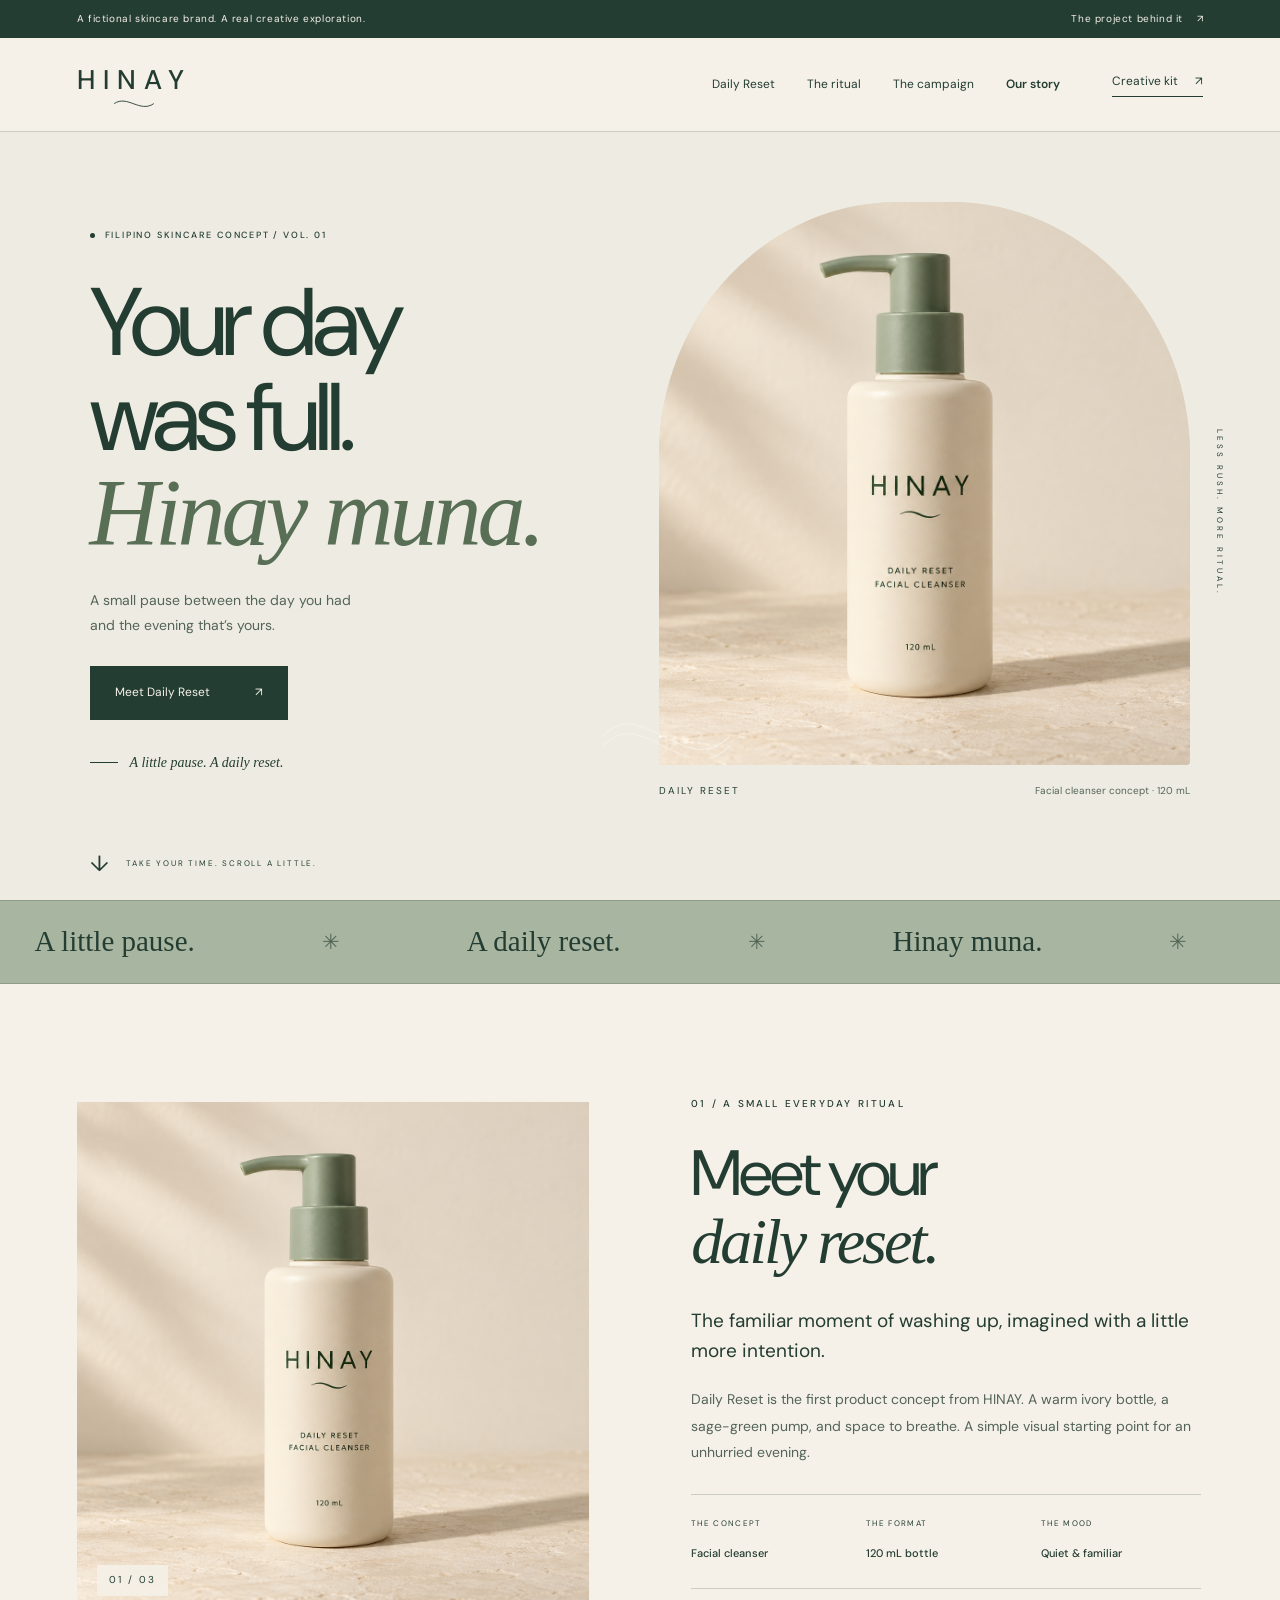
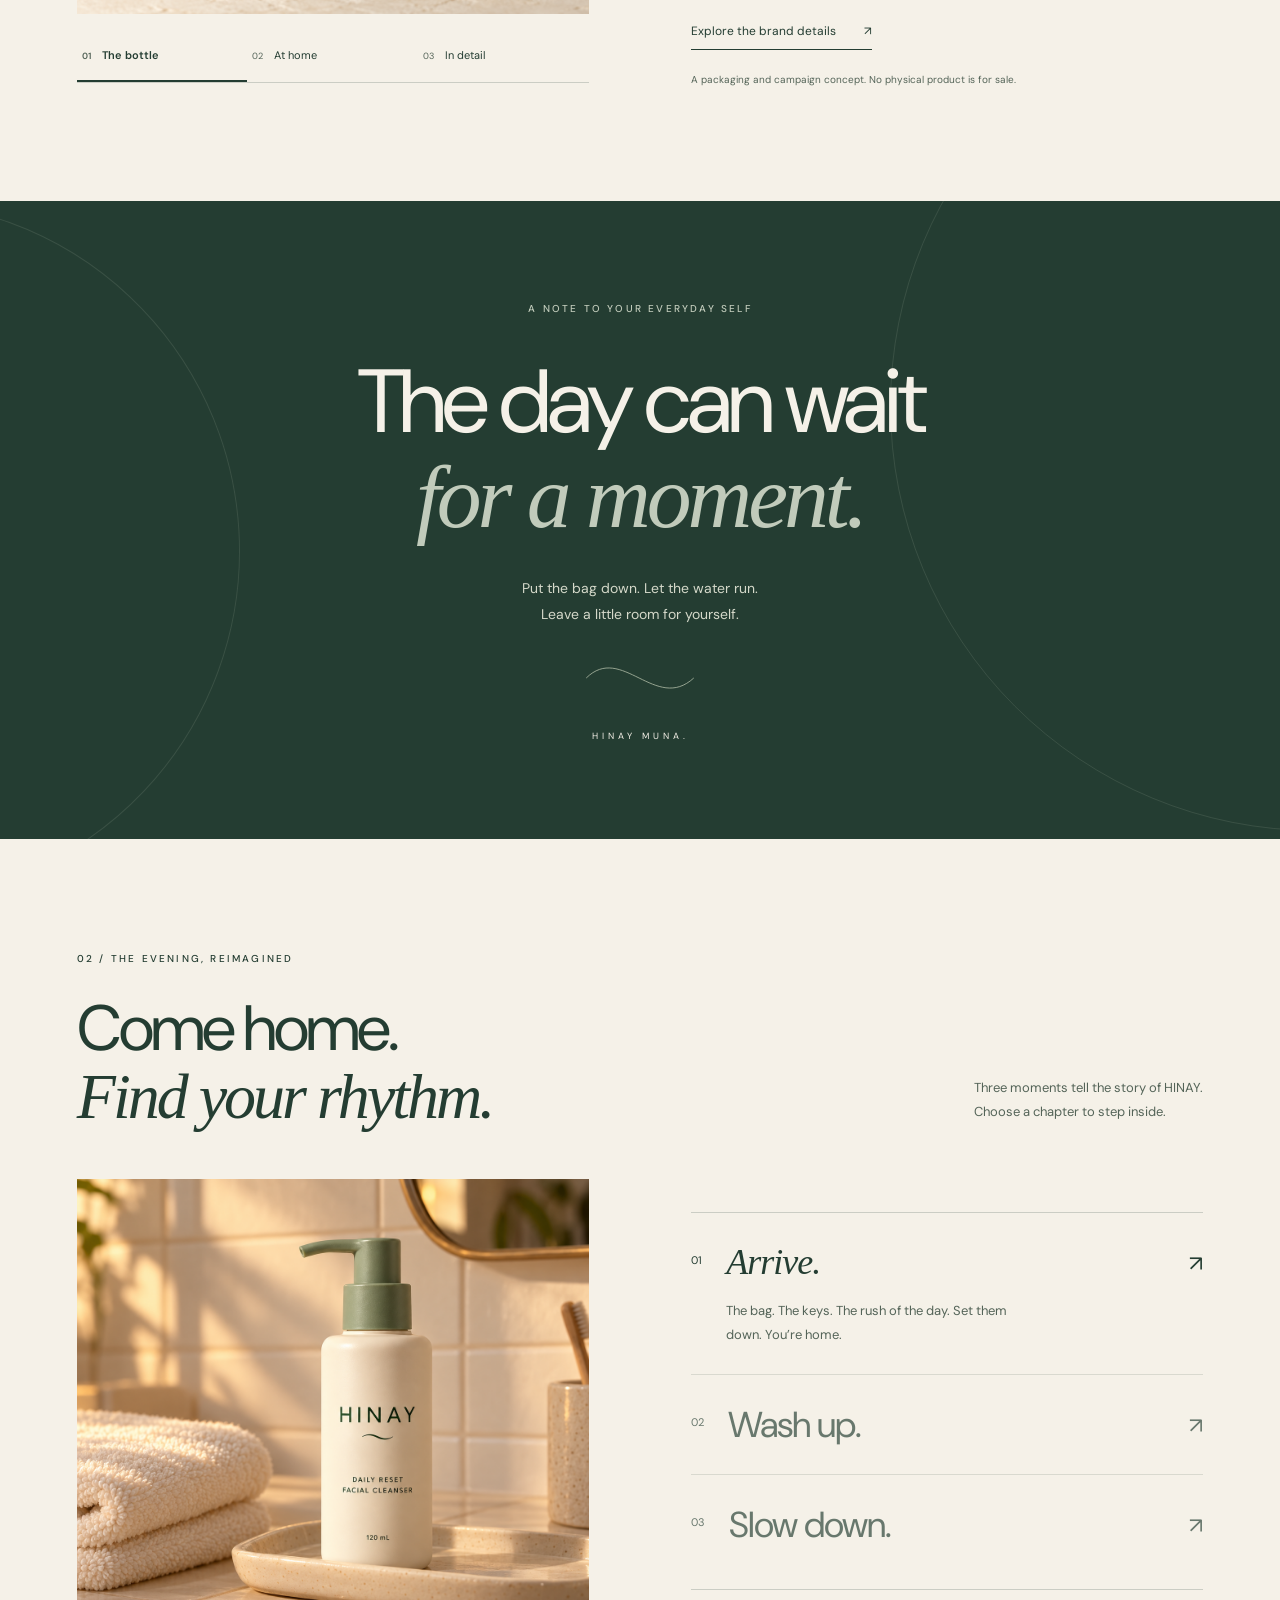
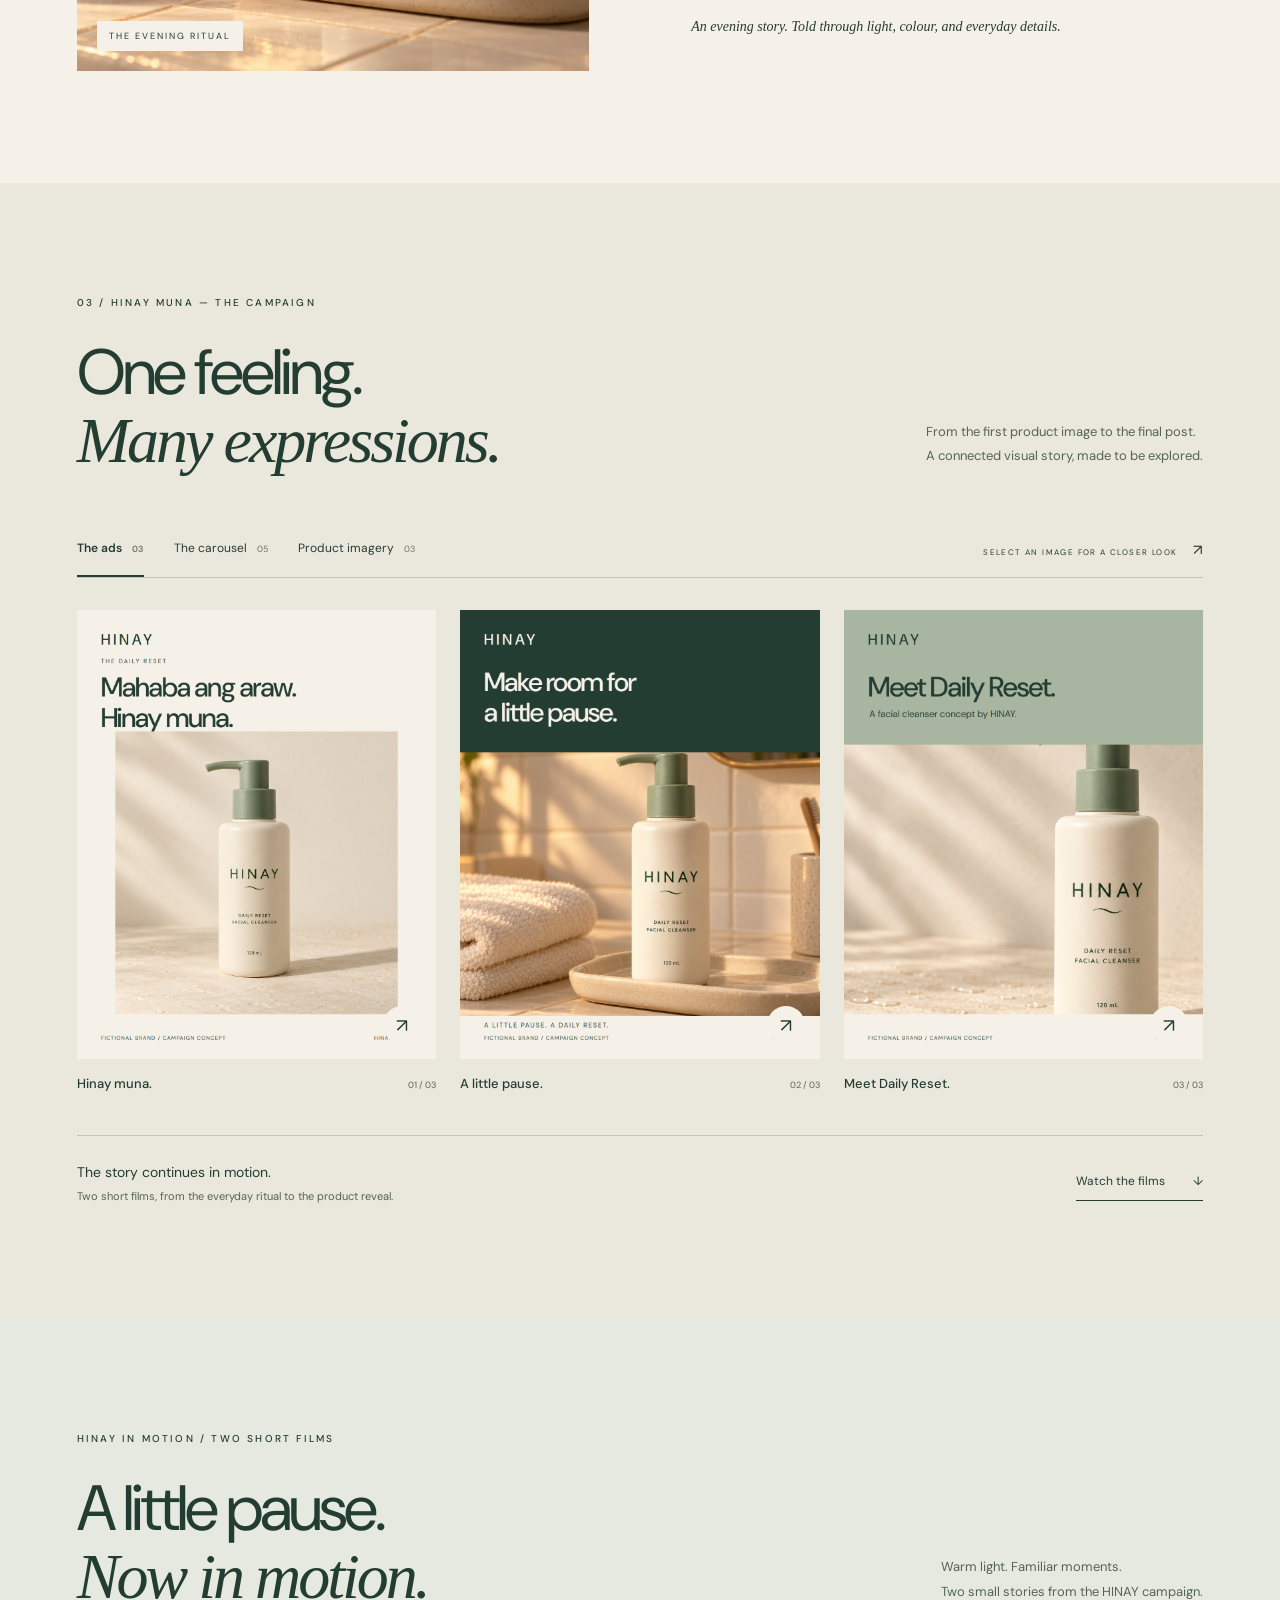
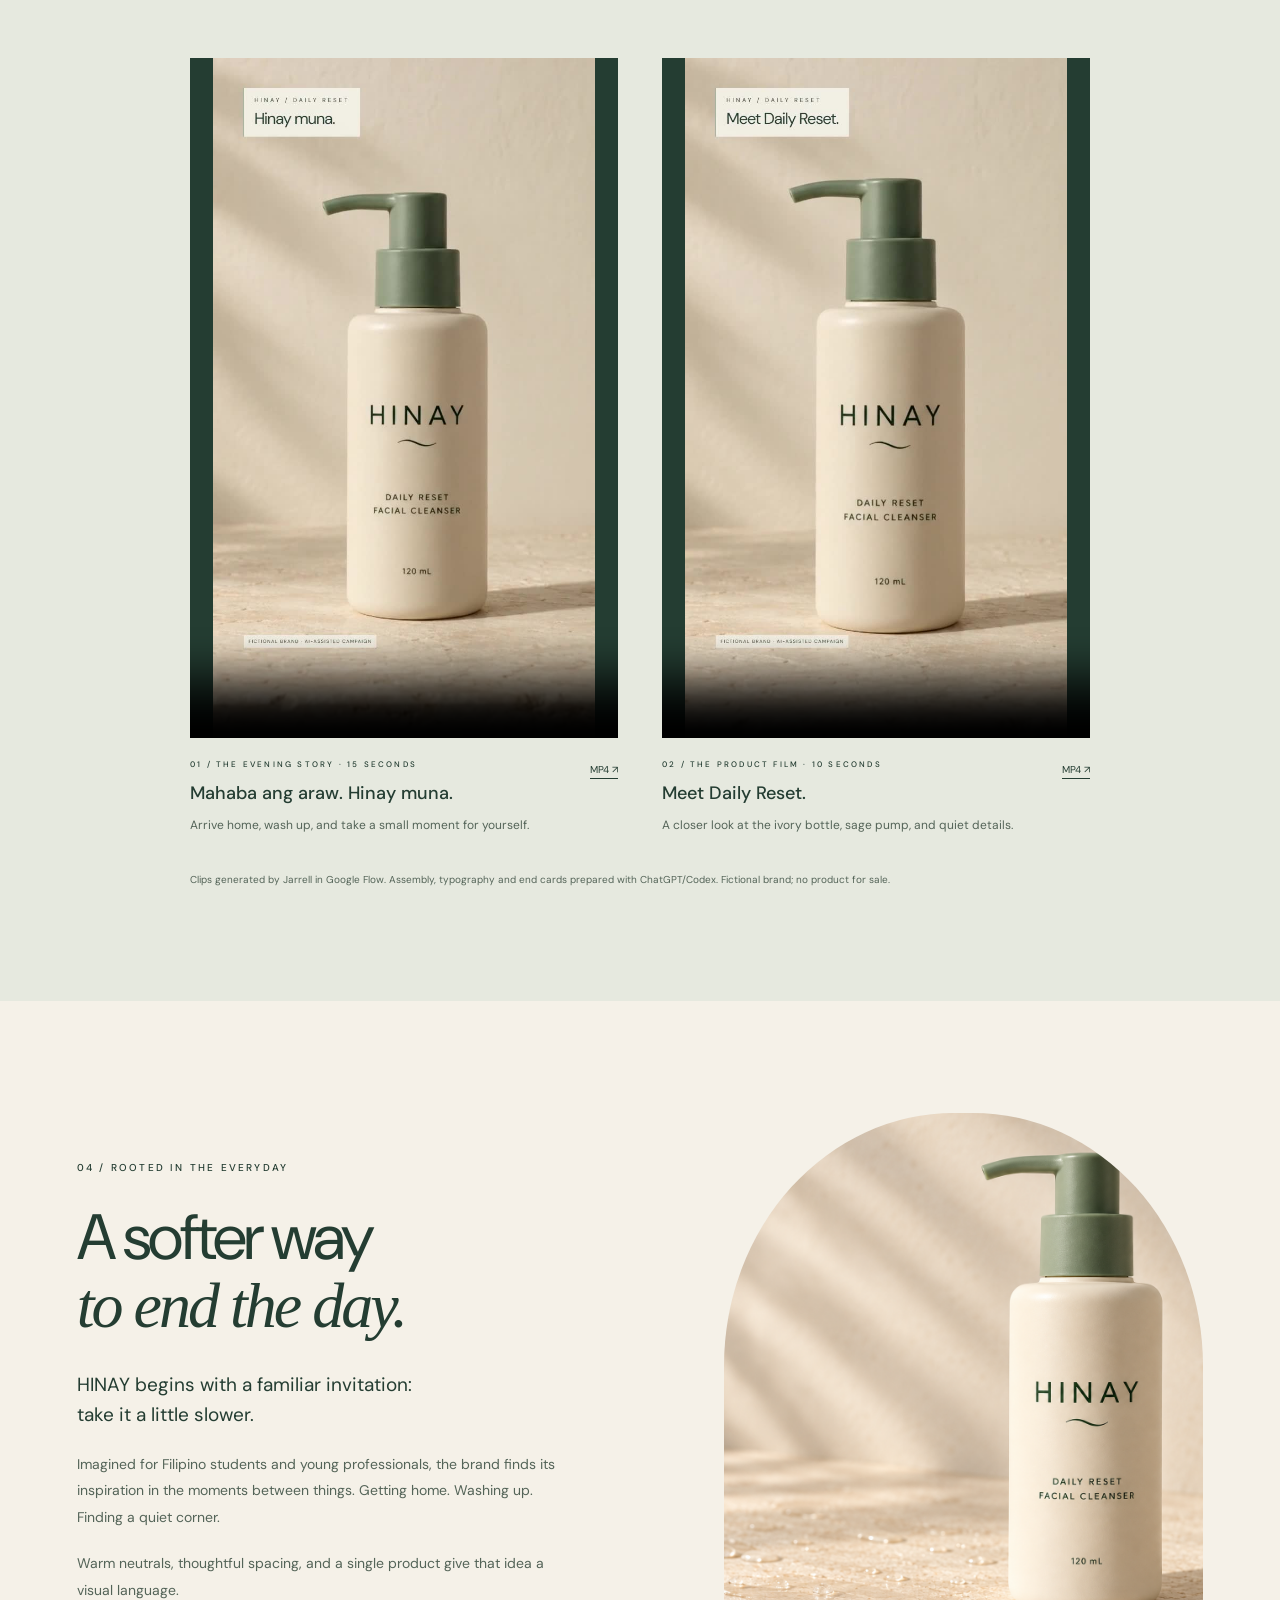
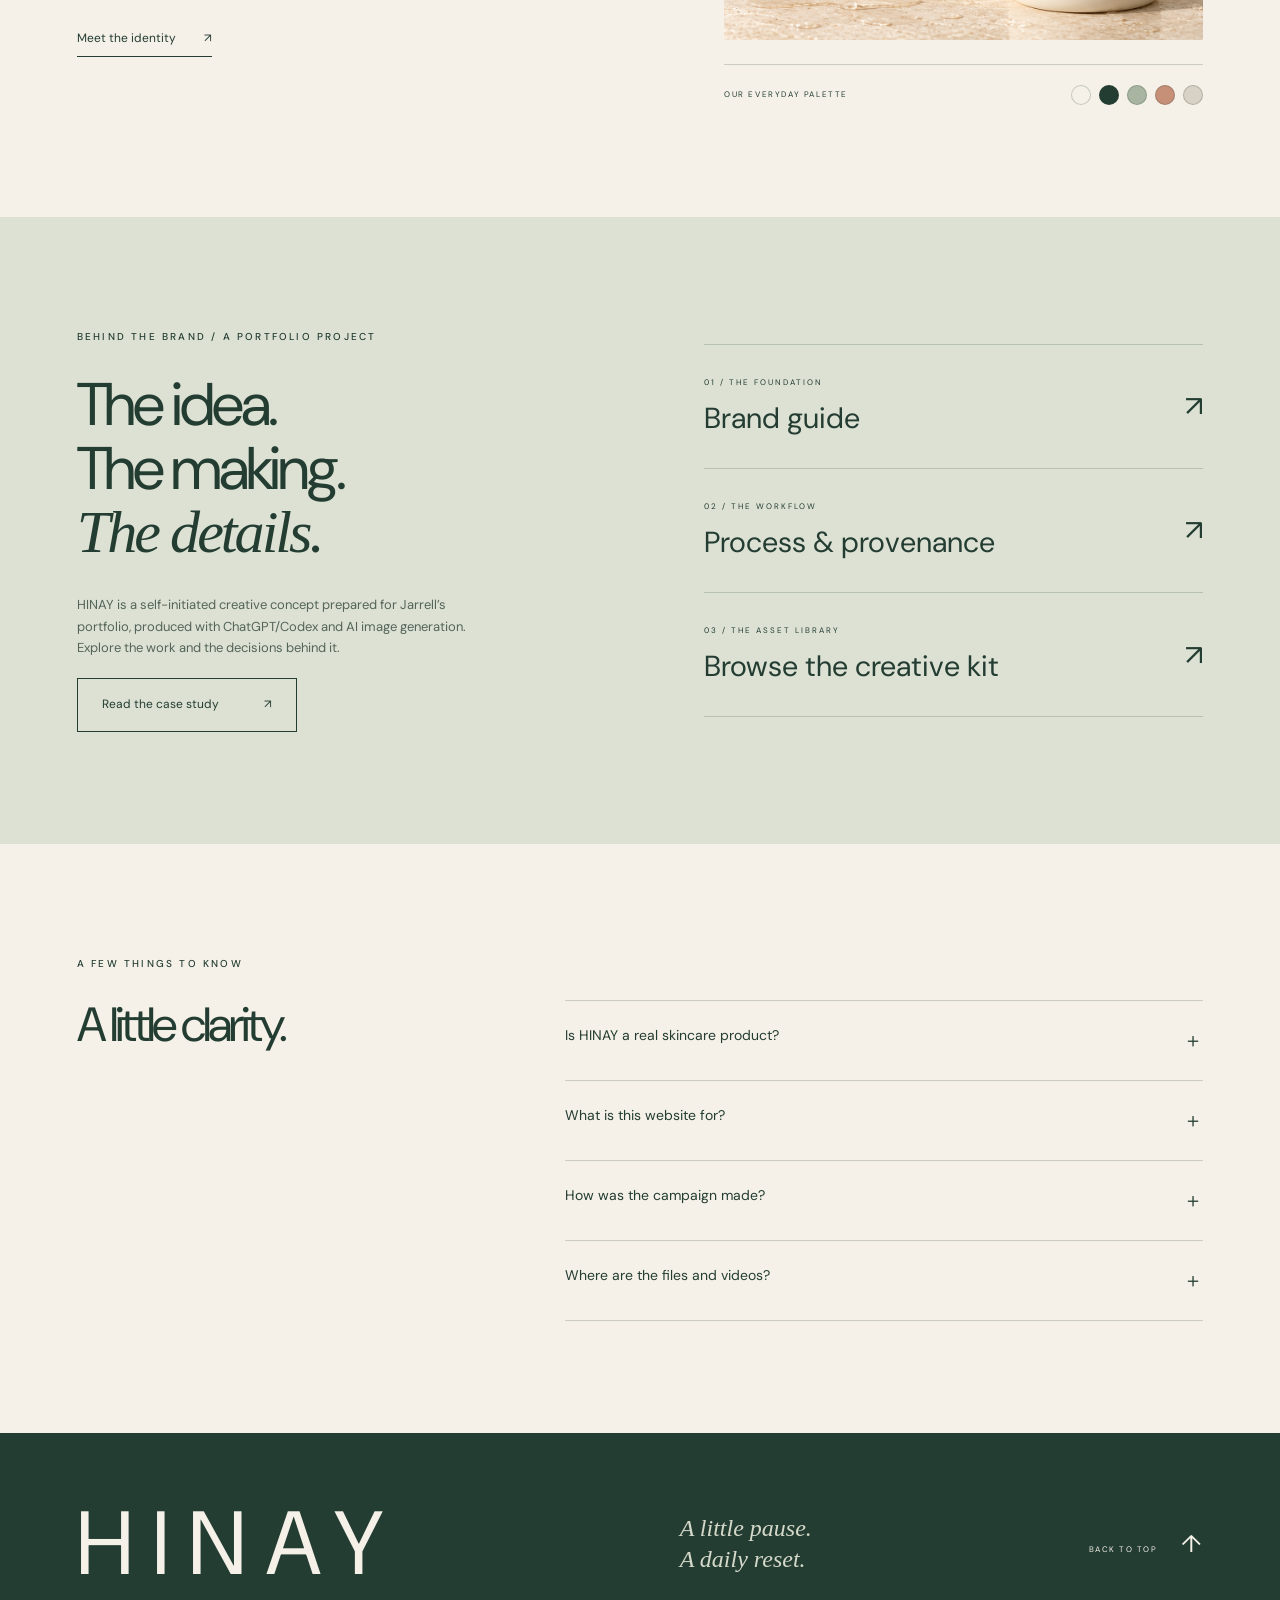
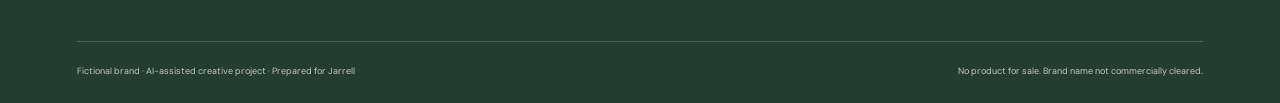
==== projects/hinay/index.html @ 1035b8b4 "Publish HINAY campaign and feature it in portfolio" ====
<!doctype html>
<html lang="en">
<head>
<meta charset="UTF-8">
<meta name="viewport" content="width=device-width,initial-scale=1">
<meta name="description" content="HINAY: a fictional Filipino skincare brand and creative portfolio campaign. Explore Daily Reset, the visual identity, and the story behind Hinay Muna.">
<meta name="theme-color" content="#F5F1E8">
<title>HINAY — A little pause. A daily reset.</title>
<link rel="canonical" href="https://jxrllrn.github.io/projects/hinay/">
<meta property="og:type" content="website">
<meta property="og:title" content="HINAY — A little pause. A daily reset.">
<meta property="og:description" content="A fictional Filipino skincare brand, visual campaign, and two short films. A creative portfolio project by Jarrell, produced with AI assistance.">
<meta property="og:url" content="https://jxrllrn.github.io/projects/hinay/">
<meta property="og:image" content="https://jxrllrn.github.io/projects/hinay/portfolio/project-cover.png">
<meta name="twitter:card" content="summary_large_image">
<link rel="stylesheet" href="studio.css">
<script src="studio.js" defer>
</script>
</head>
<body>
<a class="skip-link" href="#main">Skip to content</a>
<div class="announcement">
<span>A fictional skincare brand. A real creative exploration.</span>
<a href="case-study.html">The project behind it <span aria-hidden="true">↗</span>
</a>
</div>
<header class="site-header">
<a class="wordmark" href="#" aria-label="HINAY home">HINAY<svg viewBox="0 0 70 14" aria-hidden="true">
<path d="M2 8C24-7 45 24 68 8"/>
</svg>
</a>
<button class="menu-toggle" aria-expanded="false" aria-controls="main-nav">
<span>Menu</span>
<span aria-hidden="true">＋</span>
</button>
<nav id="main-nav" aria-label="Main navigation">
<a href="#daily-reset">Daily Reset</a>
<a href="#ritual">The ritual</a>
<a href="#campaign">The campaign</a>
<a href="#our-story">Our story</a>
<a class="nav-kit" href="campaign-kit.html">Creative kit <span aria-hidden="true">↗</span>
</a>
</nav>
</header>
<main id="main">
<section class="hero" aria-labelledby="hero-title">
<div class="hero-copy">
<p class="eyebrow">
<span class="tiny-dot">
</span> FILIPINO SKINCARE CONCEPT / VOL. 01</p>
<h1 id="hero-title">Your day<br>was full.<br>
<em>Hinay muna.</em>
</h1>
<p class="hero-description">A small pause between the day you had<br class="desktop-break"> and the evening that’s yours.</p>
<a class="button button-dark" href="#daily-reset">Meet Daily Reset <span aria-hidden="true">↗</span>
</a>
<div class="hero-footnote">
<span class="short-rule">
</span>
<span>A little pause. A daily reset.</span>
</div>
</div>
<div class="hero-visual">
<div class="arch-frame">
<img src="product-images/01-hero.png" width="1254" height="1254" alt="HINAY Daily Reset: an ivory facial cleanser bottle with a sage pump, softly lit on cream stone." fetchpriority="high">
</div>
<span class="vertical-note" aria-hidden="true">LESS RUSH. MORE RITUAL.</span>
<div class="hero-product-note">
<span>DAILY RESET</span>
<span>Facial cleanser concept · 120 mL</span>
</div>
<svg class="hero-ripple" viewBox="0 0 200 60" fill="none" aria-hidden="true">
<path d="M2 28C65-40 127 96 198 28"/>
<path d="M2 43C65-25 127 111 198 43"/>
</svg>
</div>
<a href="#daily-reset" class="scroll-note">
<span aria-hidden="true">↓</span> TAKE YOUR TIME. SCROLL A LITTLE.</a>
</section>
<div class="ticker" aria-label="A little pause. A daily reset. Hinay muna.">
<div class="ticker-track" aria-hidden="true">
<div class="ticker-group">
<span>A little pause.</span>
<i>✳</i>
<span>A daily reset.</span>
<i>✳</i>
<span>Hinay muna.</span>
<i>✳</i>
</div>
<div class="ticker-group">
<span>A little pause.</span>
<i>✳</i>
<span>A daily reset.</span>
<i>✳</i>
<span>Hinay muna.</span>
<i>✳</i>
</div>
</div>
</div>
<section id="daily-reset" class="product section-pad" aria-labelledby="product-title">
<div class="product-media reveal">
<div class="product-photo">
<img id="product-photo" src="product-images/01-hero.png" width="1254" height="1254" alt="Front view of the HINAY Daily Reset bottle on warm cream stone." loading="lazy">
<span class="photo-index" id="photo-index">01 / 03</span>
</div>
<div class="scene-picker" role="group" aria-label="Choose a product photograph">
<button data-scene="0" aria-pressed="true">
<span>01</span> The bottle</button>
<button data-scene="1" aria-pressed="false">
<span>02</span> At home</button>
<button data-scene="2" aria-pressed="false">
<span>03</span> In detail</button>
</div>
</div>
<div class="product-copy reveal">
<p class="eyebrow">01 / A SMALL EVERYDAY RITUAL</p>
<h2 id="product-title">Meet your<br>
<em>daily reset.</em>
</h2>
<p class="section-lede">The familiar moment of washing up, imagined with a little more intention.</p>
<p>Daily Reset is the first product concept from HINAY. A warm ivory bottle, a sage-green pump, and space to breathe. A simple visual starting point for an unhurried evening.</p>
<div class="product-facts">
<div>
<span>THE CONCEPT</span>
<strong>Facial cleanser</strong>
</div>
<div>
<span>THE FORMAT</span>
<strong>120 mL bottle</strong>
</div>
<div>
<span>THE MOOD</span>
<strong>Quiet & familiar</strong>
</div>
</div>
<a class="text-link" href="brand-guide.html">Explore the brand details <span aria-hidden="true">↗</span>
</a>
<p class="concept-note">A packaging and campaign concept. No physical product is for sale.</p>
</div>
</section>
<section class="manifesto" aria-labelledby="manifesto-title">
<div class="manifesto-inner reveal">
<p class="eyebrow">A NOTE TO YOUR EVERYDAY SELF</p>
<h2 id="manifesto-title">The day can wait<br>
<em>for a moment.</em>
</h2>
<p>Put the bag down. Let the water run.<br>Leave a little room for yourself.</p>
<svg viewBox="0 0 180 50" aria-hidden="true">
<path d="M2 25C60-32 116 82 178 25"/>
</svg>
<span class="manifesto-signature">HINAY MUNA.</span>
</div>
<span class="manifesto-orbit orbit-one" aria-hidden="true">
</span>
<span class="manifesto-orbit orbit-two" aria-hidden="true">
</span>
</section>
<section id="ritual" class="ritual section-pad" aria-labelledby="ritual-title">
<div class="section-heading reveal">
<div>
<p class="eyebrow">02 / THE EVENING, REIMAGINED</p>
<h2 id="ritual-title">Come home.<br>
<em>Find your rhythm.</em>
</h2>
</div>
<p>Three moments tell the story of HINAY.<br>Choose a chapter to step inside.</p>
</div>
<div class="ritual-layout reveal">
<div class="ritual-image">
<img id="ritual-photo" src="product-images/02-evening-ritual.png" alt="A warmly lit tiled bathroom, with the HINAY bottle beside a folded towel." width="1254" height="1254" loading="lazy">
<span id="ritual-scene-label">THE EVENING RITUAL</span>
</div>
<div class="ritual-chapters" role="group" aria-label="Evening story chapters">
<button class="chapter active" data-chapter="0" aria-pressed="true">
<span class="chapter-number">01</span>
<span class="chapter-body">
<span class="chapter-title">Arrive.</span>
<span class="chapter-description">The bag. The keys. The rush of the day. Set them down. You’re home.</span>
</span>
<span class="chapter-arrow" aria-hidden="true">↗</span>
</button>
<button class="chapter" data-chapter="1" aria-pressed="false">
<span class="chapter-number">02</span>
<span class="chapter-body">
<span class="chapter-title">Wash up.</span>
<span class="chapter-description">Turn on the tap. Let an ordinary routine mark a change of pace.</span>
</span>
<span class="chapter-arrow" aria-hidden="true">↗</span>
</button>
<button class="chapter" data-chapter="2" aria-pressed="false">
<span class="chapter-number">03</span>
<span class="chapter-body">
<span class="chapter-title">Slow down.</span>
<span class="chapter-description">A quiet counter. A folded towel. A small moment that belongs to you.</span>
</span>
<span class="chapter-arrow" aria-hidden="true">↗</span>
</button>
<p class="ritual-bottom-note">An evening story. Told through light, colour, and everyday details.</p>
</div>
</div>
</section>
<section id="campaign" class="campaign section-pad" aria-labelledby="campaign-title">
<div class="section-heading reveal">
<div>
<p class="eyebrow">03 / HINAY MUNA — THE CAMPAIGN</p>
<h2 id="campaign-title">One feeling.<br>
<em>Many expressions.</em>
</h2>
</div>
<p>From the first product image to the final post.<br>A connected visual story, made to be explored.</p>
</div>
<div class="gallery-toolbar">
<div class="gallery-filters" role="group" aria-label="Filter campaign artwork">
<button data-filter="ads" aria-pressed="true">The ads <span>03</span>
</button>
<button data-filter="carousel" aria-pressed="false">The carousel <span>05</span>
</button>
<button data-filter="product" aria-pressed="false">Product imagery <span>03</span>
</button>
</div>
<span class="gallery-hint">SELECT AN IMAGE FOR A CLOSER LOOK <span aria-hidden="true">↗</span>
</span>
</div>
<div class="art-grid" id="art-grid" aria-live="polite" aria-label="Campaign artwork">
</div>
<noscript>
<p>
<a href="campaign-kit.html">Open the complete artwork gallery</a> to view every campaign asset without JavaScript.</p>
</noscript>
<div class="campaign-foot">
<p>The story continues in motion.<br>
<span>Two short films, from the everyday ritual to the product reveal.</span>
</p>
<a class="text-link" href="#films">Watch the films <span aria-hidden="true">↓</span>
</a>
</div>
</section>
<section id="films" class="films section-pad" aria-labelledby="films-title">
<div class="section-heading reveal"><div><p class="eyebrow">HINAY IN MOTION / TWO SHORT FILMS</p><h2 id="films-title">A little pause.<br><em>Now in motion.</em></h2></div><p>Warm light. Familiar moments.<br>Two small stories from the HINAY campaign.</p></div>
<div class="film-grid">
<article class="film-card"><video controls playsinline preload="metadata" poster="films/01-hinay-muna-15s-poster.jpg" aria-label="Hinay Muna, a 15-second evening ritual campaign film"><source src="films/01-hinay-muna-15s.mp4" type="video/mp4">Your browser cannot play this film. <a href="films/01-hinay-muna-15s.mp4">Download the video</a>.</video><div class="film-caption"><div><p class="eyebrow">01 / THE EVENING STORY · 15 SECONDS</p><h3>Mahaba ang araw. Hinay muna.</h3><p>Arrive home, wash up, and take a small moment for yourself.</p></div><a href="films/01-hinay-muna-15s.mp4" download aria-label="Download the 15-second Hinay Muna film">MP4 ↗</a></div></article>
<article class="film-card"><video controls playsinline preload="metadata" poster="films/02-meet-daily-reset-10s-poster.jpg" aria-label="Meet Daily Reset, a 10-second product campaign film"><source src="films/02-meet-daily-reset-10s.mp4" type="video/mp4">Your browser cannot play this film. <a href="films/02-meet-daily-reset-10s.mp4">Download the video</a>.</video><div class="film-caption"><div><p class="eyebrow">02 / THE PRODUCT FILM · 10 SECONDS</p><h3>Meet Daily Reset.</h3><p>A closer look at the ivory bottle, sage pump, and quiet details.</p></div><a href="films/02-meet-daily-reset-10s.mp4" download aria-label="Download the 10-second Daily Reset film">MP4 ↗</a></div></article>
</div><p class="film-credit">Clips generated by Jarrell in Google Flow. Assembly, typography and end cards prepared with ChatGPT/Codex. Fictional brand; no product for sale.</p>
</section>
<section id="our-story" class="story section-pad" aria-labelledby="story-title">
<div class="story-copy reveal">
<p class="eyebrow">04 / ROOTED IN THE EVERYDAY</p>
<h2 id="story-title">A softer way<br>
<em>to end the day.</em>
</h2>
<p class="section-lede">HINAY begins with a familiar invitation:<br>take it a little slower.</p>
<p>Imagined for Filipino students and young professionals, the brand finds its inspiration in the moments between things. Getting home. Washing up. Finding a quiet corner.</p>
<p>Warm neutrals, thoughtful spacing, and a single product give that idea a visual language.</p>
<a class="text-link" href="brand-guide.html">Meet the identity <span aria-hidden="true">↗</span>
</a>
</div>
<div class="story-visual reveal">
<img src="product-images/03-packaging-detail.png" alt="A close look at HINAY packaging in soft afternoon light." width="1254" height="1254" loading="lazy">
<div class="colour-caption">
<span>OUR EVERYDAY PALETTE</span>
<div class="colour-dots" aria-label="Warm cream, deep forest, muted sage, soft clay and warm stone">
<i style="--swatch:#F5F1E8">
</i>
<i style="--swatch:#243D32">
</i>
<i style="--swatch:#A8B5A0">
</i>
<i style="--swatch:#C58F78">
</i>
<i style="--swatch:#D8D1C5">
</i>
</div>
</div>
</div>
</section>
<section class="project-notes section-pad" aria-labelledby="project-title">
<div class="project-intro">
<p class="eyebrow">BEHIND THE BRAND / A PORTFOLIO PROJECT</p>
<h2 id="project-title">The idea.<br>The making.<br>
<em>The details.</em>
</h2>
<p>HINAY is a self-initiated creative concept prepared for Jarrell’s portfolio, produced with ChatGPT/Codex and AI image generation. Explore the work and the decisions behind it.</p>
<a class="button button-outline" href="case-study.html">Read the case study <span aria-hidden="true">↗</span>
</a>
</div>
<div class="project-resources">
<a href="brand-guide.html">
<span>
<small>01 / THE FOUNDATION</small>Brand guide</span>
<span aria-hidden="true">↗</span>
</a>
<a href="process.html">
<span>
<small>02 / THE WORKFLOW</small>Process & provenance</span>
<span aria-hidden="true">↗</span>
</a>
<a href="campaign-kit.html">
<span>
<small>03 / THE ASSET LIBRARY</small>Browse the creative kit</span>
<span aria-hidden="true">↗</span>
</a>
</div>
</section>
<section class="faq section-pad" aria-labelledby="faq-title">
<p class="eyebrow">A FEW THINGS TO KNOW</p>
<h2 id="faq-title">A little clarity.</h2>
<div class="faq-list">
<details>
<summary>Is HINAY a real skincare product?<span aria-hidden="true">＋</span>
</summary>
<p>HINAY is a fictional brand created for a portfolio campaign. No physical product is being sold, and no formulation or skincare performance is claimed.</p>
</details>
<details>
<summary>What is this website for?<span aria-hidden="true">＋</span>
</summary>
<p>It is a brand-experience showcase: a place to explore the concept, product visuals, campaign design, and creative process. It demonstrates how those elements can work together on a website.</p>
</details>
<details>
<summary>How was the campaign made?<span aria-hidden="true">＋</span>
</summary>
<p>ChatGPT/Codex developed the strategy, copy, imagery and layouts at Jarrell’s request. The product images were generated with a shared bottle reference; typography and campaign layouts were composed separately. The process page explains the work and its limits.</p>
</details>
<details>
<summary>Where are the files and videos?<span aria-hidden="true">＋</span>
</summary>
<p>The <a href="campaign-kit.html">creative kit</a> contains artwork, editable layouts, copy, brand assets and the two finished MP4 edits. You can <a href="#films">watch the films here</a> or download them. The original video scripts and end cards remain included.</p>
</details>
</div>
</section>
</main>
<footer class="site-footer">
<div class="footer-top">
<a class="footer-wordmark" href="#" aria-label="HINAY home">HINAY</a>
<p>A little pause.<br>A daily reset.</p>
<a class="back-top" href="#">BACK TO TOP <span aria-hidden="true">↑</span>
</a>
</div>
<div class="footer-bottom">
<p>Fictional brand · AI-assisted creative project · Prepared for Jarrell</p>
<p>No product for sale. Brand name not commercially cleared.</p>
</div>
</footer>
<dialog class="art-dialog" id="art-dialog" aria-labelledby="viewer-title">
<div class="viewer-bar">
<span class="eyebrow" id="viewer-index">
</span>
<button id="viewer-close" class="icon-button" aria-label="Close image viewer">✕</button>
</div>
<div class="viewer-stage">
<button id="viewer-prev" class="icon-button viewer-arrow" aria-label="Previous artwork">←</button>
<img id="viewer-image" alt="">
<button id="viewer-next" class="icon-button viewer-arrow" aria-label="Next artwork">→</button>
</div>
<div class="viewer-details">
<div>
<h2 id="viewer-title">
</h2>
<p id="viewer-description">
</p>
</div>
<div class="viewer-downloads">
<a id="viewer-png" download>Download PNG <span aria-hidden="true">↗</span>
</a>
<a id="viewer-svg" download>Editable SVG <span aria-hidden="true">↗</span>
</a>
</div>
</div>
</dialog>
</body>
</html>
---- projects/hinay/studio.css ----
@font-face{font-family:DM;src:url('brand/DM-Sans.ttf') format('truetype');font-weight:100 1000;font-display:swap}
:root{--cream:#f5f1e8;--ink:#243d32;--sage:#a8b5a0;--clay:#c58f78;--stone:#d8d1c5;--muted:#546458;--line:rgba(36,61,50,.2);--serif:Georgia,'Times New Roman',serif;--sans:DM,Arial,sans-serif}
*{box-sizing:border-box}html{scroll-behavior:smooth;scroll-padding-top:104px}body{margin:0;background:var(--cream);color:var(--ink);font-family:var(--sans);font-size:16px;line-height:1.65}body.viewer-open{overflow:hidden}button,a{-webkit-tap-highlight-color:transparent}a{color:inherit;text-underline-offset:5px}button{font:inherit;color:inherit;cursor:pointer}button:disabled{cursor:default}button:focus-visible,a:focus-visible,summary:focus-visible{outline:2px solid var(--ink);outline-offset:6px}button,a{touch-action:manipulation}img{display:block;width:100%;height:auto}p,h1,h2{margin-top:0}p{margin-bottom:20px}h1,h2{font-weight:400}h1 em,h2 em{font-family:var(--serif);font-weight:400}h2{font-size:clamp(46px,5vw,74px);line-height:1.06;letter-spacing:-3px;margin-bottom:30px}.eyebrow{font-size:10px;font-weight:500;line-height:1.6;letter-spacing:2.2px;text-transform:uppercase;margin-bottom:28px}.section-pad{padding:112px max(6vw,24px);scroll-margin-top:0}.skip-link{position:fixed;left:20px;top:-80px;background:var(--ink);color:var(--cream);padding:12px 20px;z-index:200}.skip-link:focus{top:12px}.announcement{min-height:38px;background:var(--ink);color:var(--cream);display:flex;justify-content:space-between;align-items:center;padding:7px 6vw;gap:16px;font-size:10px;letter-spacing:.6px}.announcement a{white-space:nowrap;text-decoration:none}.announcement a span{padding-left:10px}.site-header{min-height:94px;padding:20px 6vw;display:flex;align-items:center;justify-content:space-between;gap:28px;border-bottom:1px solid var(--line);background:rgba(245,241,232,.95);backdrop-filter:blur(15px);position:sticky;top:0;z-index:20}.wordmark{font-size:27px;letter-spacing:8px;font-weight:500;text-decoration:none;position:relative;line-height:1;padding-bottom:10px}.wordmark svg{width:42px;height:12px;position:absolute;left:36px;bottom:-6px;fill:none;stroke:var(--ink);stroke-width:1.5}.site-header nav{display:flex;align-items:center;gap:32px}.site-header nav a{font-size:12px;text-decoration:none;position:relative}.site-header nav a:not(.nav-kit):after{content:'';position:absolute;height:1px;background:var(--ink);left:0;right:100%;bottom:-5px;transition:right .2s}.site-header nav a:hover:after{right:0}.site-header nav a.active{font-weight:600}.nav-kit{border-bottom:1px solid var(--ink);padding-bottom:5px;margin-left:20px}.nav-kit span{margin-left:14px}.menu-toggle{display:none}
.hero{display:grid;grid-template-columns:1fr 1fr;gap:3vw;position:relative;padding:64px 7vw 94px;align-items:center;min-height:min(820px,calc(100svh - 132px));background:#eeece2}.hero-copy{position:relative;z-index:2}.hero .eyebrow{font-size:9px;letter-spacing:1.8px;display:flex;align-items:center;gap:10px;margin-bottom:32px}.tiny-dot{width:5px;height:5px;background:var(--ink);border-radius:50%;display:inline-block}.hero h1{font-size:clamp(70px,7.5vw,114px);line-height:.99;letter-spacing:-5px;margin-bottom:28px}.hero h1 em{color:#586e55;display:inline-block;white-space:nowrap;letter-spacing:-4px}.hero-description{font-size:14px;line-height:1.8;color:var(--muted);margin-bottom:28px}.button{display:inline-flex;align-items:center;justify-content:space-between;gap:45px;text-decoration:none;padding:16px 24px;font-size:12px;min-height:52px;border:1px solid var(--ink);transition:background .2s,transform .2s}.button:hover{transform:translateY(-3px)}.button-dark{background:var(--ink);color:var(--cream)}.button-dark:hover{background:#3c5947}.button-outline{background:transparent}.button-outline:hover{background:var(--ink);color:var(--cream)}.hero-footnote{display:flex;gap:12px;align-items:center;margin-top:31px;font-family:var(--serif);font-size:14px;font-style:italic}.short-rule{width:28px;height:1px;background:var(--ink)}.hero-visual{position:relative;width:100%;max-width:580px;justify-self:center}.arch-frame{height:clamp(450px,44vw,630px);border-radius:45% 45% 4px 4px;overflow:hidden;background:#ded8c5}.arch-frame img{width:100%;height:100%;object-fit:cover;animation:quiet-drift 9s ease-in-out infinite;transform:scale(1.025)}.hero-product-note{display:flex;justify-content:space-between;align-items:center;gap:20px;margin-top:18px;font-size:10px}.hero-product-note span:first-child{letter-spacing:2px}.hero-product-note span:last-child{color:var(--muted)}.vertical-note{position:absolute;top:38%;right:-36px;writing-mode:vertical-rl;font-size:8px;letter-spacing:3px}.hero-ripple{position:absolute;width:130px;height:40px;bottom:42px;left:-58px;stroke:var(--cream);stroke-width:1.6;pointer-events:none}.scroll-note{position:absolute;bottom:25px;left:7vw;font-size:8px;letter-spacing:1.8px;text-decoration:none;display:flex;align-items:center;gap:16px}.scroll-note span{font-size:22px;line-height:1}.ticker{overflow:hidden;background:var(--sage);border-top:1px solid var(--line);border-bottom:1px solid var(--line);padding:17px 0}.ticker-track{display:flex;width:max-content;animation:ticker 34s linear infinite}.ticker:hover .ticker-track,.ticker:focus-within .ticker-track{animation-play-state:paused}.ticker-group{display:flex;align-items:center;flex-shrink:0;gap:58px;padding-right:58px;min-width:100vw;justify-content:space-around}.ticker span{font-family:var(--serif);font-size:29px;white-space:nowrap}.ticker i{font-size:21px;font-style:normal;opacity:.65}
.product{display:grid;grid-template-columns:1fr 1fr;gap:8vw;align-items:center}.product-photo{position:relative;background:#e9e2d5;overflow:hidden}.product-photo img{aspect-ratio:1;object-fit:cover;transition:opacity .15s}.photo-index{position:absolute;bottom:18px;left:20px;background:rgba(245,241,232,.9);font-size:10px;letter-spacing:2px;padding:7px 12px}.scene-picker{display:flex;gap:0;margin-top:18px;border-bottom:1px solid var(--line)}.scene-picker button{flex:1;border:0;border-bottom:2px solid transparent;background:transparent;font-size:11px;padding:14px 5px 16px;text-align:left;transition:border-color .2s}.scene-picker button[aria-pressed=true]{border-color:var(--ink);font-weight:600}.scene-picker button span{font-size:9px;margin-right:8px;color:var(--muted)}.product-copy{max-width:510px}.section-lede{font-size:19px;line-height:1.6;color:var(--ink)}.product-copy>p:not(.eyebrow):not(.section-lede):not(.concept-note),.story-copy>p:not(.eyebrow):not(.section-lede){font-size:14px;color:var(--muted);line-height:1.9}.product-facts{display:grid;grid-template-columns:repeat(3,minmax(0,1fr));gap:15px;border-top:1px solid var(--line);border-bottom:1px solid var(--line);padding:22px 0;margin:28px 0}.product-facts span{display:block;font-size:8px;letter-spacing:1.3px;margin-bottom:9px}.product-facts strong{font-size:11px;font-weight:500}.text-link{display:inline-flex;gap:28px;align-items:center;font-size:12px;text-decoration:none;border-bottom:1px solid var(--ink);padding:5px 0 8px}.text-link span{transition:transform .2s}.text-link:hover span{transform:translate(2px,-2px)}.concept-note{font-size:10px;color:var(--muted);margin:22px 0 0}.manifesto{background:var(--ink);color:var(--cream);position:relative;overflow:hidden;text-align:center;padding:100px 24px 92px}.manifesto-inner{position:relative;z-index:1}.manifesto .eyebrow{color:#c1cbbb;margin-bottom:38px}.manifesto h2{font-size:clamp(58px,7vw,104px);letter-spacing:-4px}.manifesto h2 em{color:#c1cbbb}.manifesto p:not(.eyebrow){font-size:14px;line-height:1.9;color:#d5d9ca}.manifesto svg{display:block;width:110px;height:40px;margin:30px auto 23px;fill:none;stroke:var(--sage);stroke-width:1.4}.manifesto-signature{font-size:9px;letter-spacing:4px}.manifesto-orbit{position:absolute;border:1px solid rgba(168,181,160,.16);border-radius:50%;width:700px;height:700px;top:0}.orbit-one{left:-460px;transform:rotate(-25deg)}.orbit-two{right:-460px;top:-220px;width:850px;height:850px}.section-heading{display:flex;justify-content:space-between;align-items:flex-end;gap:36px;margin-bottom:48px}.section-heading h2{margin-bottom:0}.section-heading>p{max-width:340px;color:var(--muted);font-size:13px;line-height:1.9;margin:0 0 6px}.ritual-layout{display:grid;grid-template-columns:1fr 1fr;gap:8vw;align-items:center}.ritual-image{position:relative}.ritual-image img{aspect-ratio:1.04;object-fit:cover}.ritual-image>span{position:absolute;left:20px;bottom:20px;font-size:9px;letter-spacing:2px;background:var(--cream);padding:8px 12px}.chapter{display:flex;align-items:flex-start;width:100%;gap:24px;text-align:left;background:none;border:0;border-top:1px solid var(--line);padding:28px 0;opacity:.67;transition:opacity .2s}.chapter:hover,.chapter.active{opacity:1}.chapter.active .chapter-title{font-family:var(--serif);font-style:italic}.chapter-number{font-size:11px;padding-top:10px}.chapter-body{flex:1;display:block}.chapter-title{display:block;font-size:36px;line-height:1.2;letter-spacing:-1px}.chapter-description{display:none;max-width:32ch;font-size:13px;line-height:1.8;margin-top:15px;color:var(--muted)}.chapter.active .chapter-description{display:block}.chapter-arrow{font-size:22px;padding-top:5px}.ritual-bottom-note{font-family:var(--serif);font-style:italic;font-size:14px;margin:15px 0 0;padding-top:25px;border-top:1px solid var(--line)}
.campaign{background:#eae7dd}.gallery-toolbar{display:flex;justify-content:space-between;align-items:center;gap:20px;margin-bottom:32px;border-bottom:1px solid var(--line)}.gallery-filters{display:flex;gap:30px}.gallery-filters button{border:0;border-bottom:2px solid transparent;background:none;padding:16px 0;font-size:12px;white-space:nowrap}.gallery-filters button[aria-pressed=true]{border-bottom-color:var(--ink);font-weight:600}.gallery-filters button span{font-size:9px;margin-left:7px;opacity:.65}.gallery-hint{font-size:8px;letter-spacing:1.4px}.gallery-hint span{margin-left:12px;font-size:15px}.art-grid{display:grid;grid-template-columns:repeat(3,minmax(0,1fr));gap:24px}.art-card{min-width:0;animation:card-in .35s ease both}.art-card button{position:relative;display:block;width:100%;padding:0;border:0;background:#dedbd0;overflow:hidden;text-align:left}.art-card img{aspect-ratio:4/5;object-fit:cover;transition:transform .45s}.art-card[data-type=product] img{aspect-ratio:1}.art-card button:hover img{transform:scale(1.035)}.art-open{position:absolute;right:15px;bottom:15px;background:var(--cream);width:38px;height:38px;display:grid;place-items:center;border-radius:50%;font-size:19px;transition:background .2s}.art-card button:hover .art-open{background:var(--sage)}.art-caption{display:flex;justify-content:space-between;gap:18px;margin-top:14px;align-items:baseline}.art-caption h3{margin:0;font-size:13px;font-weight:500}.art-caption span{font-size:9px;color:var(--muted);white-space:nowrap}.campaign-foot{margin-top:40px;padding-top:25px;border-top:1px solid var(--line);display:flex;justify-content:space-between;gap:30px;align-items:center}.campaign-foot p{font-size:14px;margin:0}.campaign-foot p span{font-size:11px;color:var(--muted)}.story{display:grid;grid-template-columns:1fr 1fr;gap:10vw;align-items:center}.story-copy{max-width:480px}.story-visual{padding:0 0 0 20px}.story-visual img{aspect-ratio:1/1.1;object-fit:cover;border-radius:48% 48% 0 0}.colour-caption{display:flex;justify-content:space-between;align-items:center;gap:20px;border-top:1px solid var(--line);padding-top:20px;margin-top:24px;font-size:8px;letter-spacing:1.6px}.colour-dots{display:flex;gap:8px}.colour-dots i{width:20px;height:20px;border-radius:50%;background:var(--swatch);border:1px solid rgba(36,61,50,.22)}.project-notes{display:grid;grid-template-columns:1fr 1fr;gap:10vw;background:#dce1d4;align-items:center}.project-intro h2{font-size:clamp(44px,4.7vw,67px)}.project-intro>p:not(.eyebrow){font-size:13px;color:var(--muted);max-width:47ch}.project-resources>a{padding:32px 0;border-top:1px solid var(--line);display:flex;justify-content:space-between;gap:30px;align-items:center;font-size:29px;line-height:1.25;text-decoration:none;transition:padding .2s}.project-resources>a:last-child{border-bottom:1px solid var(--line)}.project-resources>a:hover{padding-left:10px}.project-resources small{font-size:8px;letter-spacing:2px;display:block;margin-bottom:13px}.faq{display:grid;grid-template-columns:1fr 1.6fr;column-gap:7vw}.faq>.eyebrow{grid-column:1/-1}.faq h2{font-size:48px}.faq details{border-top:1px solid var(--line)}.faq details:last-child{border-bottom:1px solid var(--line)}.faq summary{cursor:pointer;list-style:none;display:flex;justify-content:space-between;gap:20px;padding:23px 0;font-size:14px}.faq summary::-webkit-details-marker{display:none}.faq summary span{font-size:20px;transition:transform .2s}.faq details[open] summary span{transform:rotate(45deg)}.faq details p{font-size:13px;color:var(--muted);max-width:65ch;padding-right:24px;line-height:1.9}.site-footer{background:var(--ink);color:var(--cream);padding:66px 6vw 24px}.footer-top{display:flex;justify-content:space-between;align-items:center;gap:30px;padding-bottom:52px}.footer-wordmark{font-size:clamp(50px,7vw,100px);letter-spacing:20px;font-weight:400;line-height:1;text-decoration:none}.footer-top p{font-family:var(--serif);font-size:24px;line-height:1.3;margin:0;font-style:italic;color:#d5d9ca}.back-top{font-size:8px;letter-spacing:1.5px;text-decoration:none}.back-top span{margin-left:20px;font-size:24px}.footer-bottom{display:flex;justify-content:space-between;gap:30px;border-top:1px solid rgba(245,241,232,.2);padding-top:22px}.footer-bottom p{font-size:9px;color:#c1cbbb;margin:0}.site-footer a:focus-visible{outline-color:var(--sage)}
.art-dialog{border:0;background:var(--cream);color:var(--ink);max-width:1100px;width:calc(100% - 48px);max-height:calc(100svh - 48px);padding:20px 28px 28px;overflow:auto}.art-dialog::backdrop{background:rgba(14,29,22,.82);backdrop-filter:blur(8px)}.viewer-bar{display:flex;justify-content:space-between;align-items:center;margin-bottom:12px}.viewer-bar .eyebrow{margin:0}.icon-button{border:1px solid var(--line);background:transparent;display:grid;place-items:center;width:42px;height:42px;font-size:19px;flex-shrink:0}.icon-button:hover{background:var(--sage)}.viewer-stage{display:flex;align-items:center;justify-content:space-between;gap:20px;min-height:150px}.viewer-stage img{height:58svh;max-width:calc(100% - 124px);width:auto;object-fit:contain}.viewer-details{display:flex;justify-content:space-between;align-items:flex-start;gap:24px;margin-top:20px;border-top:1px solid var(--line);padding-top:20px}.viewer-details h2{font-size:29px;letter-spacing:-1px;margin:0 0 6px}.viewer-details p{font-size:12px;color:var(--muted);margin:0;max-width:60ch}.viewer-downloads{display:flex;gap:20px;flex-shrink:0;font-size:10px;padding-top:5px}.viewer-downloads a[hidden]{display:none}.reveal{opacity:1;transform:none}.motion-ready .reveal{opacity:0;transform:translateY(25px);transition:opacity .7s ease,transform .7s ease}.motion-ready .reveal.visible{opacity:1;transform:none}
@keyframes ticker{to{transform:translateX(-50%)}}@keyframes quiet-drift{0%,100%{transform:scale(1.025) translateY(0)}50%{transform:scale(1.025) translateY(-5px)}}@keyframes card-in{from{opacity:0;transform:translateY(8px)}to{opacity:1;transform:none}}
@media(min-width:1600px){.section-pad{padding-left:max(8vw,calc((100vw - 1440px)/2));padding-right:max(8vw,calc((100vw - 1440px)/2))}.hero{padding-left:max(8vw,calc((100vw - 1440px)/2));padding-right:max(8vw,calc((100vw - 1440px)/2));min-height:840px}.hero h1{font-size:120px}.hero-visual{max-width:620px}.arch-frame{height:660px}.scroll-note{left:max(8vw,calc((100vw - 1440px)/2))}}
@media(max-width:1050px){.site-header nav{gap:20px}.nav-kit{margin-left:0}.hero{padding-left:6vw;padding-right:6vw;gap:4vw}.hero h1{font-size:8.5vw;letter-spacing:-4px}.hero h1 em{letter-spacing:-3px}.arch-frame{height:510px}.vertical-note{right:-25px}.hero .eyebrow{font-size:8px;letter-spacing:1px}.product,.ritual-layout{gap:6vw}.gallery-hint{display:none}.project-notes{gap:7vw}.viewer-details{flex-direction:column}.art-grid{gap:18px}.scene-picker button{font-size:10px}.scene-picker button span{display:none}}
@media(max-width:760px){html{scroll-padding-top:84px}.announcement{padding:9px 24px;justify-content:center;min-height:36px;font-size:8px;text-align:center}.announcement>a{display:none}.site-header{min-height:78px;padding:19px 24px}.wordmark{font-size:24px;letter-spacing:7px}.wordmark svg{left:30px;width:40px}.menu-toggle{display:flex;align-items:center;gap:15px;background:none;border:0;padding:8px 0 8px 15px;font-size:12px;min-height:40px}.menu-toggle>span:last-child{font-size:23px;line-height:1;transition:transform .2s}.menu-toggle[aria-expanded=true]>span:last-child{transform:rotate(45deg)}.site-header nav{display:none;position:absolute;left:0;right:0;top:100%;background:var(--cream);border-bottom:1px solid var(--line);padding:20px 24px 28px;flex-direction:column;align-items:stretch;gap:0;box-shadow:0 20px 25px rgba(36,61,50,.06)}.site-header nav.open{display:flex}.site-header nav a{font-size:17px;padding:13px 0}.site-header .nav-kit{border-bottom:0;margin-top:10px;font-size:12px}.hero{grid-template-columns:1fr;gap:36px;padding:44px 24px 72px;min-height:0}.hero h1{font-size:clamp(65px,13.5vw,98px);line-height:1.02;letter-spacing:-3.5px;margin-bottom:24px}.hero h1 em{letter-spacing:-3px}.hero .eyebrow{font-size:8px;letter-spacing:1.2px;margin-bottom:25px}.hero-description{font-size:13px}.hero-footnote{display:none}.hero-visual{width:90%;max-width:440px;margin-top:0}.arch-frame{height:auto;aspect-ratio:1/1.12}.vertical-note{right:-26px;font-size:7px;letter-spacing:2px}.hero-product-note{font-size:8px;gap:8px}.hero-product-note span:first-child{letter-spacing:1px}.hero-product-note span:last-child{max-width:170px;text-align:right}.hero-ripple{width:90px;left:-20px;bottom:40px}.scroll-note{left:24px;bottom:19px;font-size:7px;letter-spacing:1.3px}.ticker{padding:13px 0}.ticker-group{gap:30px;padding-right:30px;min-width:780px}.ticker span{font-size:24px}.ticker i{font-size:17px}.section-pad{padding:66px 24px}h2{font-size:49px;letter-spacing:-2px;margin-bottom:23px}.eyebrow{font-size:8px;letter-spacing:1.8px;margin-bottom:24px}.product{grid-template-columns:1fr;gap:36px}.product-copy{max-width:100%}.product-copy .section-lede{font-size:18px}.product-facts{gap:10px}.product-facts span{font-size:7px;letter-spacing:1px}.product-facts strong{font-size:10px}.scene-picker button{font-size:11px}.scene-picker button span{display:inline;font-size:8px}.concept-note{font-size:9px}.manifesto{padding:75px 24px}.manifesto h2{font-size:clamp(45px,10.8vw,74px);letter-spacing:-2px}.manifesto .eyebrow{font-size:8px}.manifesto p:not(.eyebrow){font-size:13px}.section-heading{display:block;margin-bottom:34px}.section-heading>p{margin-top:24px;font-size:12px}.ritual-layout{grid-template-columns:1fr;gap:25px}.ritual-image img{aspect-ratio:1.14}.chapter{padding:23px 0;gap:20px}.chapter-title{font-size:31px}.chapter-description{font-size:12px;max-width:38ch}.ritual-bottom-note{font-size:13px}.gallery-toolbar{margin-bottom:24px;overflow-x:auto}.gallery-filters{gap:24px;min-width:max-content}.gallery-filters button{font-size:11px;padding:15px 0}.gallery-filters button span{font-size:8px}.art-grid{grid-template-columns:repeat(2,minmax(0,1fr));gap:22px 14px}.art-card:first-child{grid-column:1/-1}.art-caption{display:block;margin-top:10px}.art-caption h3{font-size:12px}.art-caption span{font-size:8px}.art-open{height:30px;width:30px;right:10px;bottom:10px;font-size:16px}.campaign-foot{align-items:flex-start;flex-direction:column;gap:18px;margin-top:30px}.campaign-foot p{font-size:13px}.campaign-foot p span{font-size:10px}.campaign-foot .text-link{font-size:11px}.story{grid-template-columns:1fr;gap:38px}.story-visual{padding:0 18px}.colour-caption{font-size:7px;gap:12px}.colour-dots{gap:6px}.colour-dots i{width:17px;height:17px}.project-notes{grid-template-columns:1fr;gap:35px}.project-intro h2{font-size:51px}.project-resources>a{padding:24px 0;font-size:25px}.faq{display:block}.faq h2{font-size:44px}.faq-list{margin-top:30px}.faq summary{font-size:12px;align-items:center;min-height:65px}.faq details p{font-size:12px}.site-footer{padding:48px 24px 25px}.footer-top{flex-wrap:wrap;gap:27px;padding-bottom:32px}.footer-wordmark{font-size:48px;letter-spacing:13px}.footer-top p{font-size:20px}.back-top{width:100%;font-size:8px}.footer-bottom{flex-direction:column;gap:12px}.footer-bottom p{font-size:8px}.art-dialog{width:calc(100% - 24px);padding:14px;max-height:calc(100svh - 24px)}.viewer-bar .eyebrow{font-size:8px}.viewer-stage{position:relative;padding-bottom:48px;gap:0;justify-content:center}.viewer-stage img{height:auto;max-width:100%;max-height:57svh;width:auto}.viewer-arrow{position:absolute;bottom:0;width:37px;height:37px}.viewer-arrow:first-child{left:0}.viewer-arrow:last-child{right:0}.viewer-details{gap:17px;margin-top:15px;padding-top:15px}.viewer-details h2{font-size:25px}.viewer-details p{font-size:10px}.viewer-downloads{font-size:10px;gap:20px;flex-wrap:wrap}.viewer-bar .icon-button{width:36px;height:36px}}
@media(max-width:760px){.hero{grid-template-columns:minmax(0,1fr)}.hero-copy{min-width:0}.hero h1{font-size:clamp(48px,15vw,98px)}}
@media(prefers-reduced-motion:reduce){html{scroll-behavior:auto}*,*:before,*:after{animation:none!important;transition:none!important}.motion-ready .reveal{opacity:1;transform:none}}
.films{background:#e6e9df}.film-grid{display:grid;grid-template-columns:repeat(2,minmax(0,1fr));gap:44px;max-width:900px;margin:0 auto}.film-card{min-width:0}.film-card video{display:block;width:100%;aspect-ratio:9/16;background:#243d32;object-fit:contain;max-height:680px}.film-caption{display:flex;justify-content:space-between;gap:18px;margin-top:20px}.film-caption .eyebrow{font-size:8px;margin-bottom:10px}.film-caption h3{font-size:18px;font-weight:500;line-height:1.4;margin:0 0 10px}.film-caption p:not(.eyebrow){font-size:12px;color:var(--muted);margin:0}.film-caption>a{font-size:10px;white-space:nowrap;padding-top:4px}.film-credit{font-size:10px;color:var(--muted);max-width:900px;margin:36px auto 0}.films video:focus-visible{outline:2px solid var(--ink);outline-offset:5px}@media(max-width:760px){.film-grid{grid-template-columns:1fr;gap:40px;max-width:390px}.film-caption h3{font-size:17px}.film-credit{font-size:9px;margin-top:25px}}
@media print{.announcement,.site-header nav,.menu-toggle,.ticker,.gallery-filters,.gallery-hint,.scroll-note,.art-open,.back-top{display:none}.site-header{position:static}.section-pad{padding:40px 24px}.hero{min-height:0}.motion-ready .reveal{opacity:1;transform:none}.art-grid{grid-template-columns:repeat(3,1fr)}}
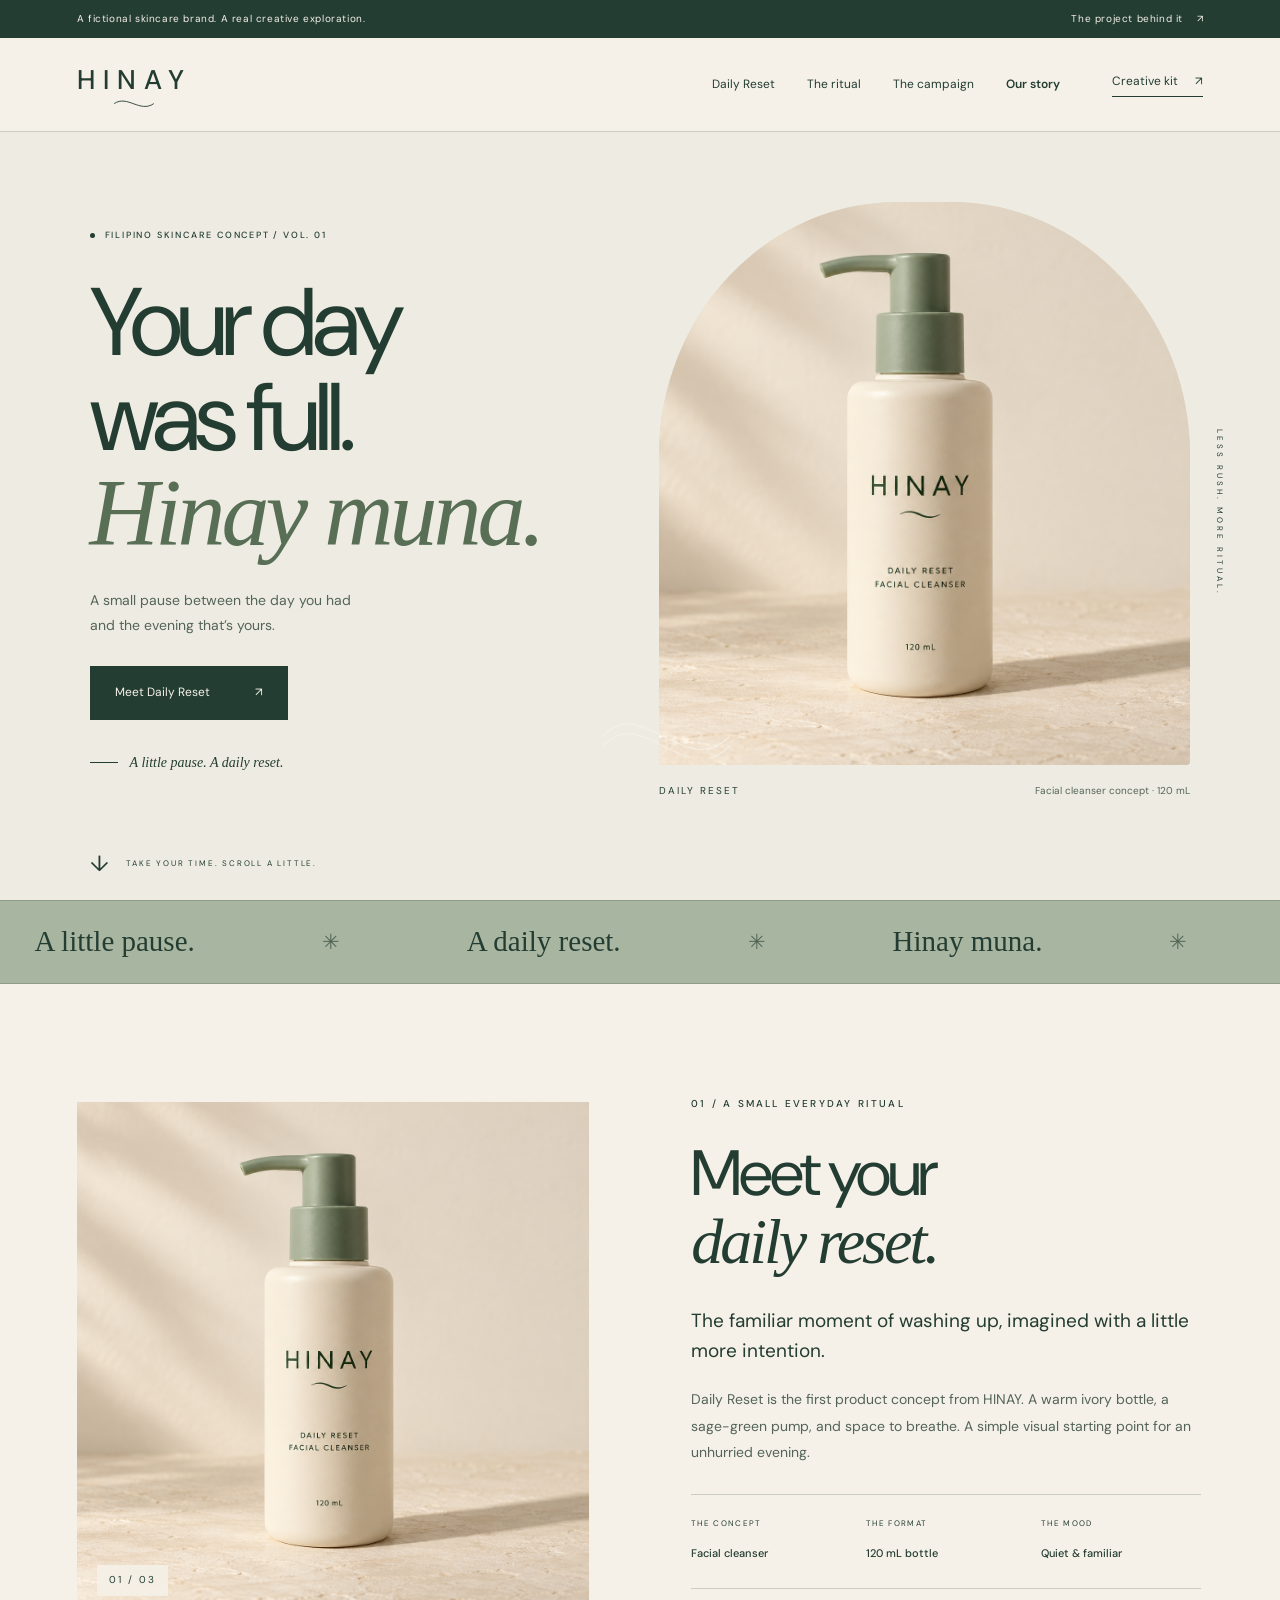
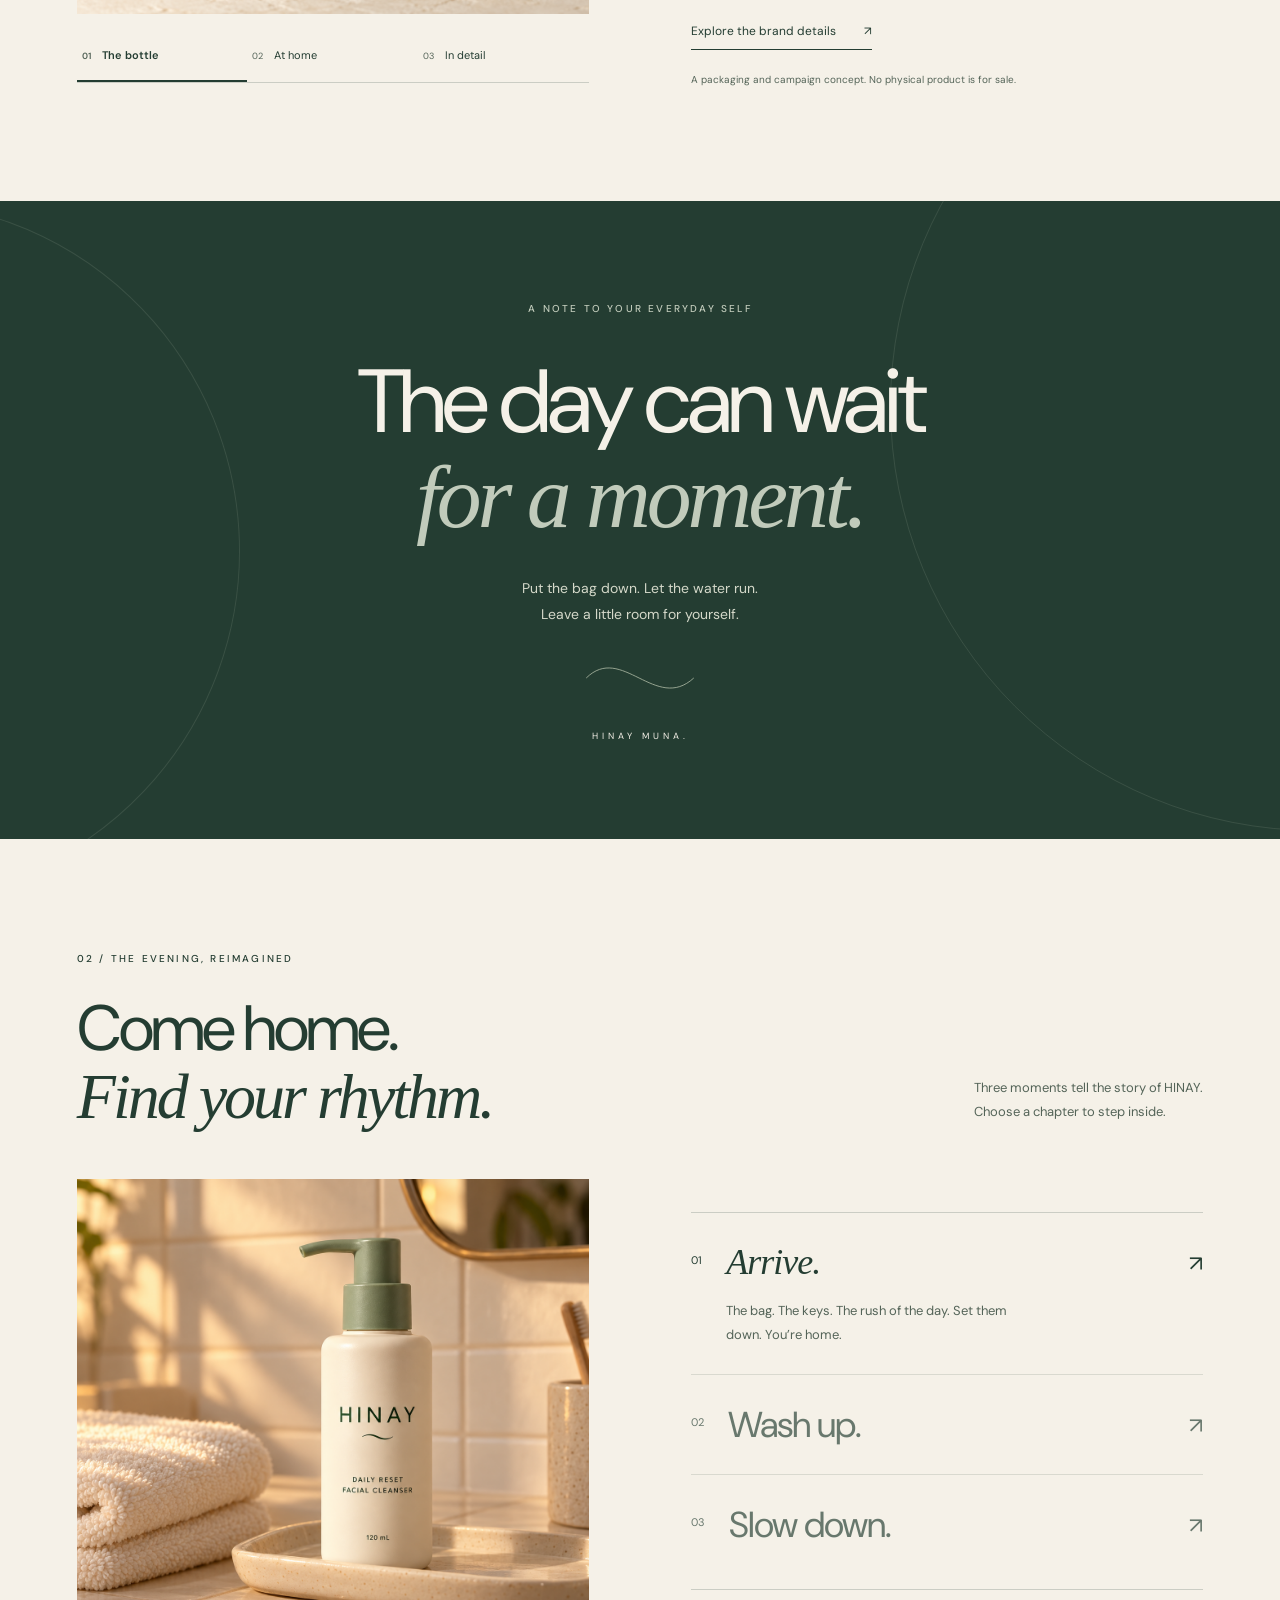
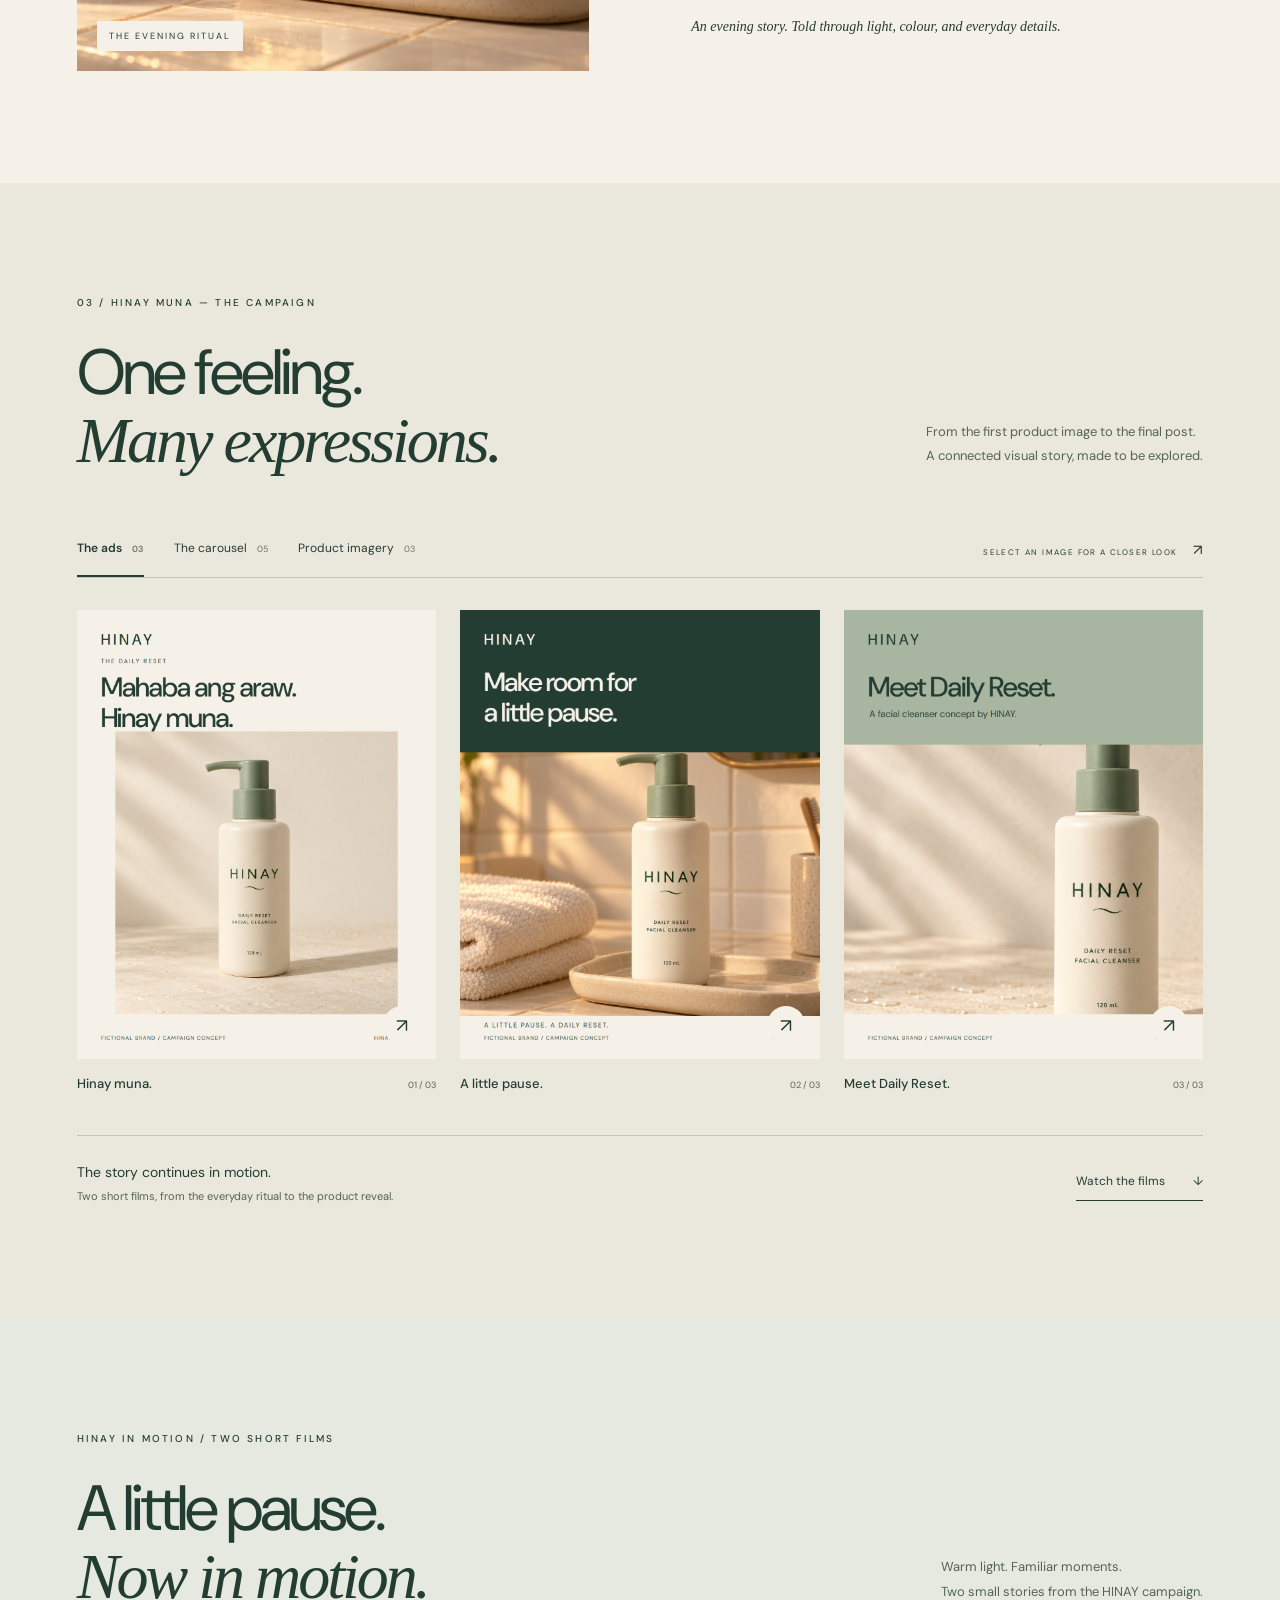
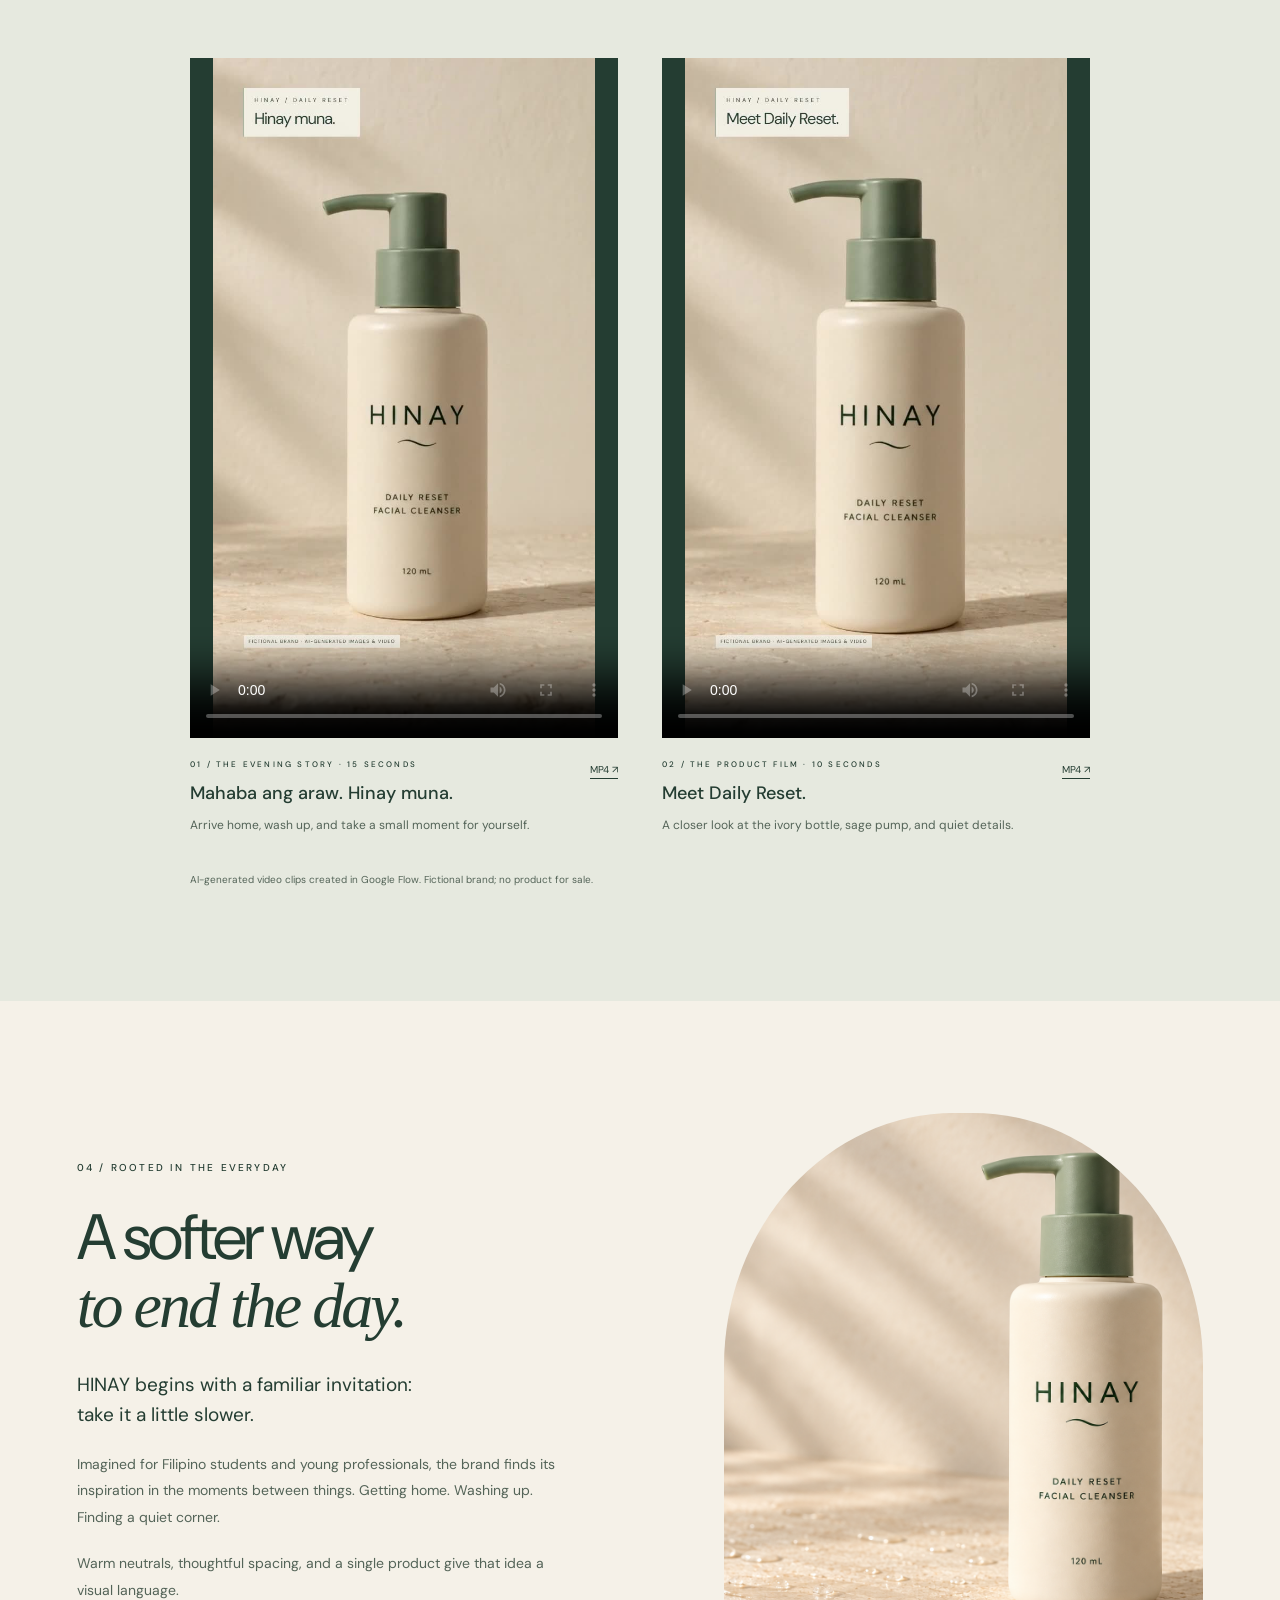
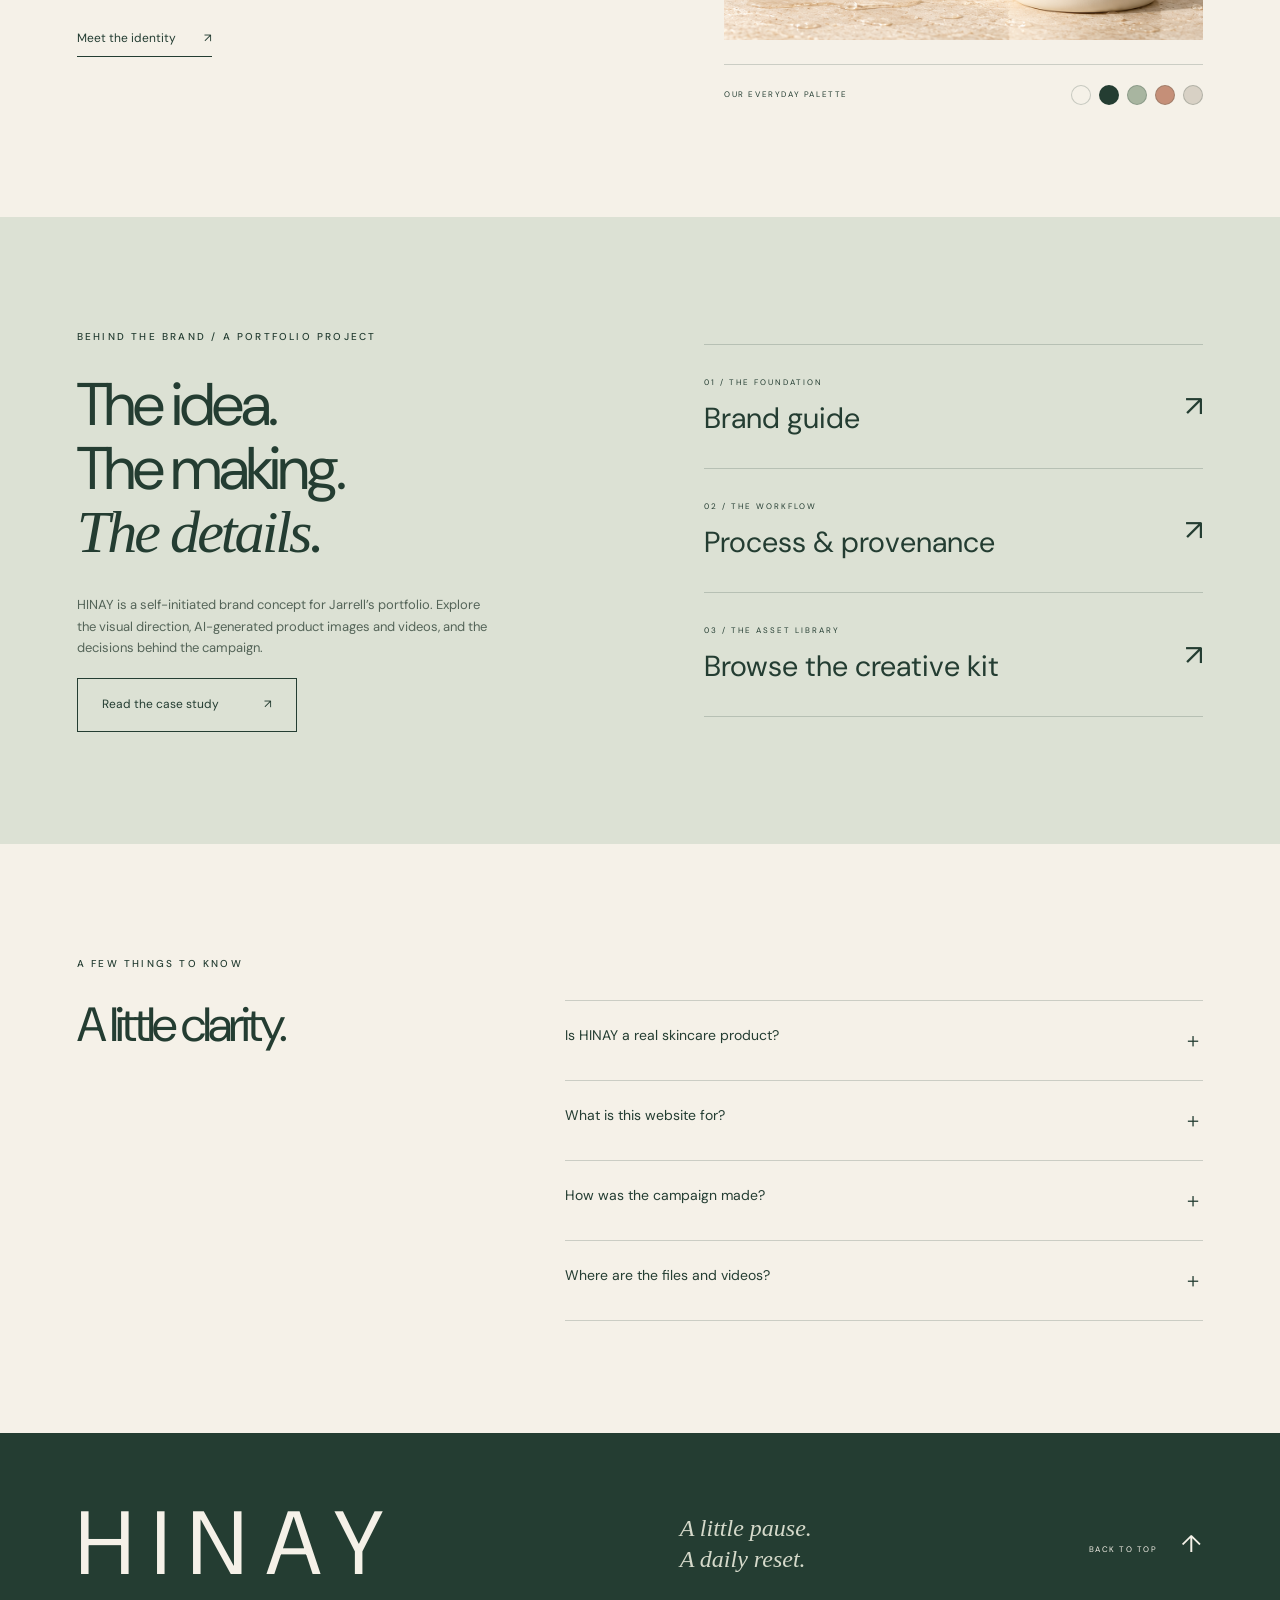
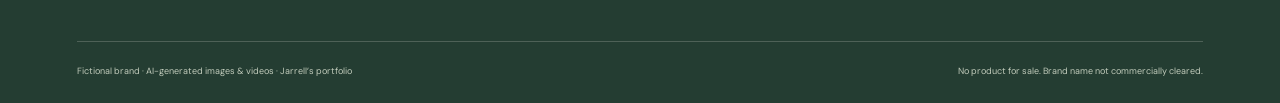
==== commit 348bac8c: "Refresh portfolio positioning and add PocketPlan case study" ====
--- a/projects/hinay/index.html
+++ b/projects/hinay/index.html
@@ -9,7 +9,7 @@
 <link rel="canonical" href="https://jxrllrn.github.io/projects/hinay/">
 <meta property="og:type" content="website">
 <meta property="og:title" content="HINAY — A little pause. A daily reset.">
-<meta property="og:description" content="A fictional Filipino skincare brand, visual campaign, and two short films. A creative portfolio project by Jarrell, produced with AI assistance.">
+<meta property="og:description" content="A fictional Filipino skincare brand, visual campaign, and two short films by Jarrell. Features AI-generated images and videos.">
 <meta property="og:url" content="https://jxrllrn.github.io/projects/hinay/">
 <meta property="og:image" content="https://jxrllrn.github.io/projects/hinay/portfolio/project-cover.png">
 <meta name="twitter:card" content="summary_large_image">
@@ -240,7 +240,7 @@
 <div class="film-grid">
 <article class="film-card"><video controls playsinline preload="metadata" poster="films/01-hinay-muna-15s-poster.jpg" aria-label="Hinay Muna, a 15-second evening ritual campaign film"><source src="films/01-hinay-muna-15s.mp4" type="video/mp4">Your browser cannot play this film. <a href="films/01-hinay-muna-15s.mp4">Download the video</a>.</video><div class="film-caption"><div><p class="eyebrow">01 / THE EVENING STORY · 15 SECONDS</p><h3>Mahaba ang araw. Hinay muna.</h3><p>Arrive home, wash up, and take a small moment for yourself.</p></div><a href="films/01-hinay-muna-15s.mp4" download aria-label="Download the 15-second Hinay Muna film">MP4 ↗</a></div></article>
 <article class="film-card"><video controls playsinline preload="metadata" poster="films/02-meet-daily-reset-10s-poster.jpg" aria-label="Meet Daily Reset, a 10-second product campaign film"><source src="films/02-meet-daily-reset-10s.mp4" type="video/mp4">Your browser cannot play this film. <a href="films/02-meet-daily-reset-10s.mp4">Download the video</a>.</video><div class="film-caption"><div><p class="eyebrow">02 / THE PRODUCT FILM · 10 SECONDS</p><h3>Meet Daily Reset.</h3><p>A closer look at the ivory bottle, sage pump, and quiet details.</p></div><a href="films/02-meet-daily-reset-10s.mp4" download aria-label="Download the 10-second Daily Reset film">MP4 ↗</a></div></article>
-</div><p class="film-credit">Clips generated by Jarrell in Google Flow. Assembly, typography and end cards prepared with ChatGPT/Codex. Fictional brand; no product for sale.</p>
+</div><p class="film-credit">AI-generated video clips created in Google Flow. Fictional brand; no product for sale.</p>
 </section>
 <section id="our-story" class="story section-pad" aria-labelledby="story-title">
 <div class="story-copy reveal">
@@ -279,7 +279,7 @@
 <h2 id="project-title">The idea.<br>The making.<br>
 <em>The details.</em>
 </h2>
-<p>HINAY is a self-initiated creative concept prepared for Jarrell’s portfolio, produced with ChatGPT/Codex and AI image generation. Explore the work and the decisions behind it.</p>
+<p>HINAY is a self-initiated brand concept for Jarrell’s portfolio. Explore the visual direction, AI-generated product images and videos, and the decisions behind the campaign.</p>
 <a class="button button-outline" href="case-study.html">Read the case study <span aria-hidden="true">↗</span>
 </a>
 </div>
@@ -318,7 +318,7 @@
 <details>
 <summary>How was the campaign made?<span aria-hidden="true">＋</span>
 </summary>
-<p>ChatGPT/Codex developed the strategy, copy, imagery and layouts at Jarrell’s request. The product images were generated with a shared bottle reference; typography and campaign layouts were composed separately. The process page explains the work and its limits.</p>
+<p>The campaign combines a defined brand direction, AI-generated product images, video clips generated in Google Flow, and separately composed typography and layouts. A shared bottle reference helps maintain visual consistency.</p>
 </details>
 <details>
 <summary>Where are the files and videos?<span aria-hidden="true">＋</span>
@@ -336,7 +336,7 @@
 </a>
 </div>
 <div class="footer-bottom">
-<p>Fictional brand · AI-assisted creative project · Prepared for Jarrell</p>
+<p>Fictional brand · AI-generated images & videos · Jarrell’s portfolio</p>
 <p>No product for sale. Brand name not commercially cleared.</p>
 </div>
 </footer>
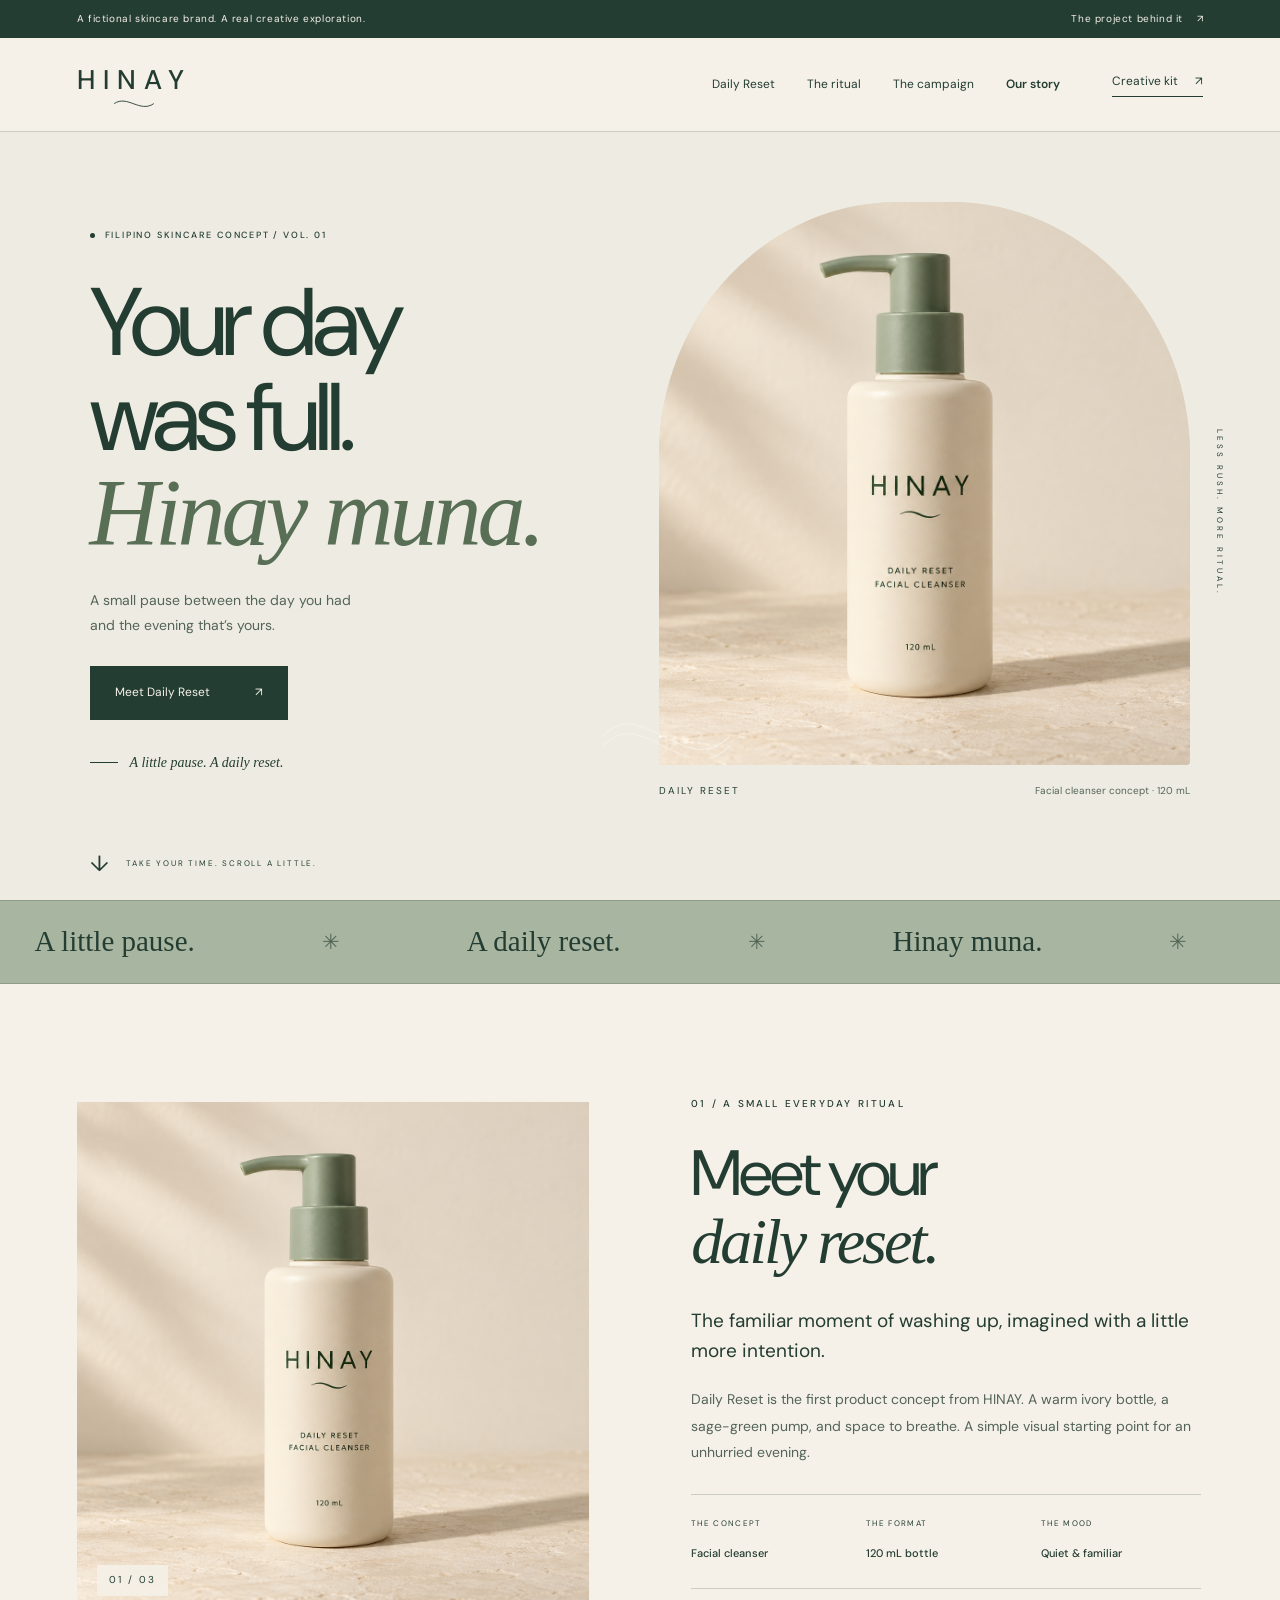
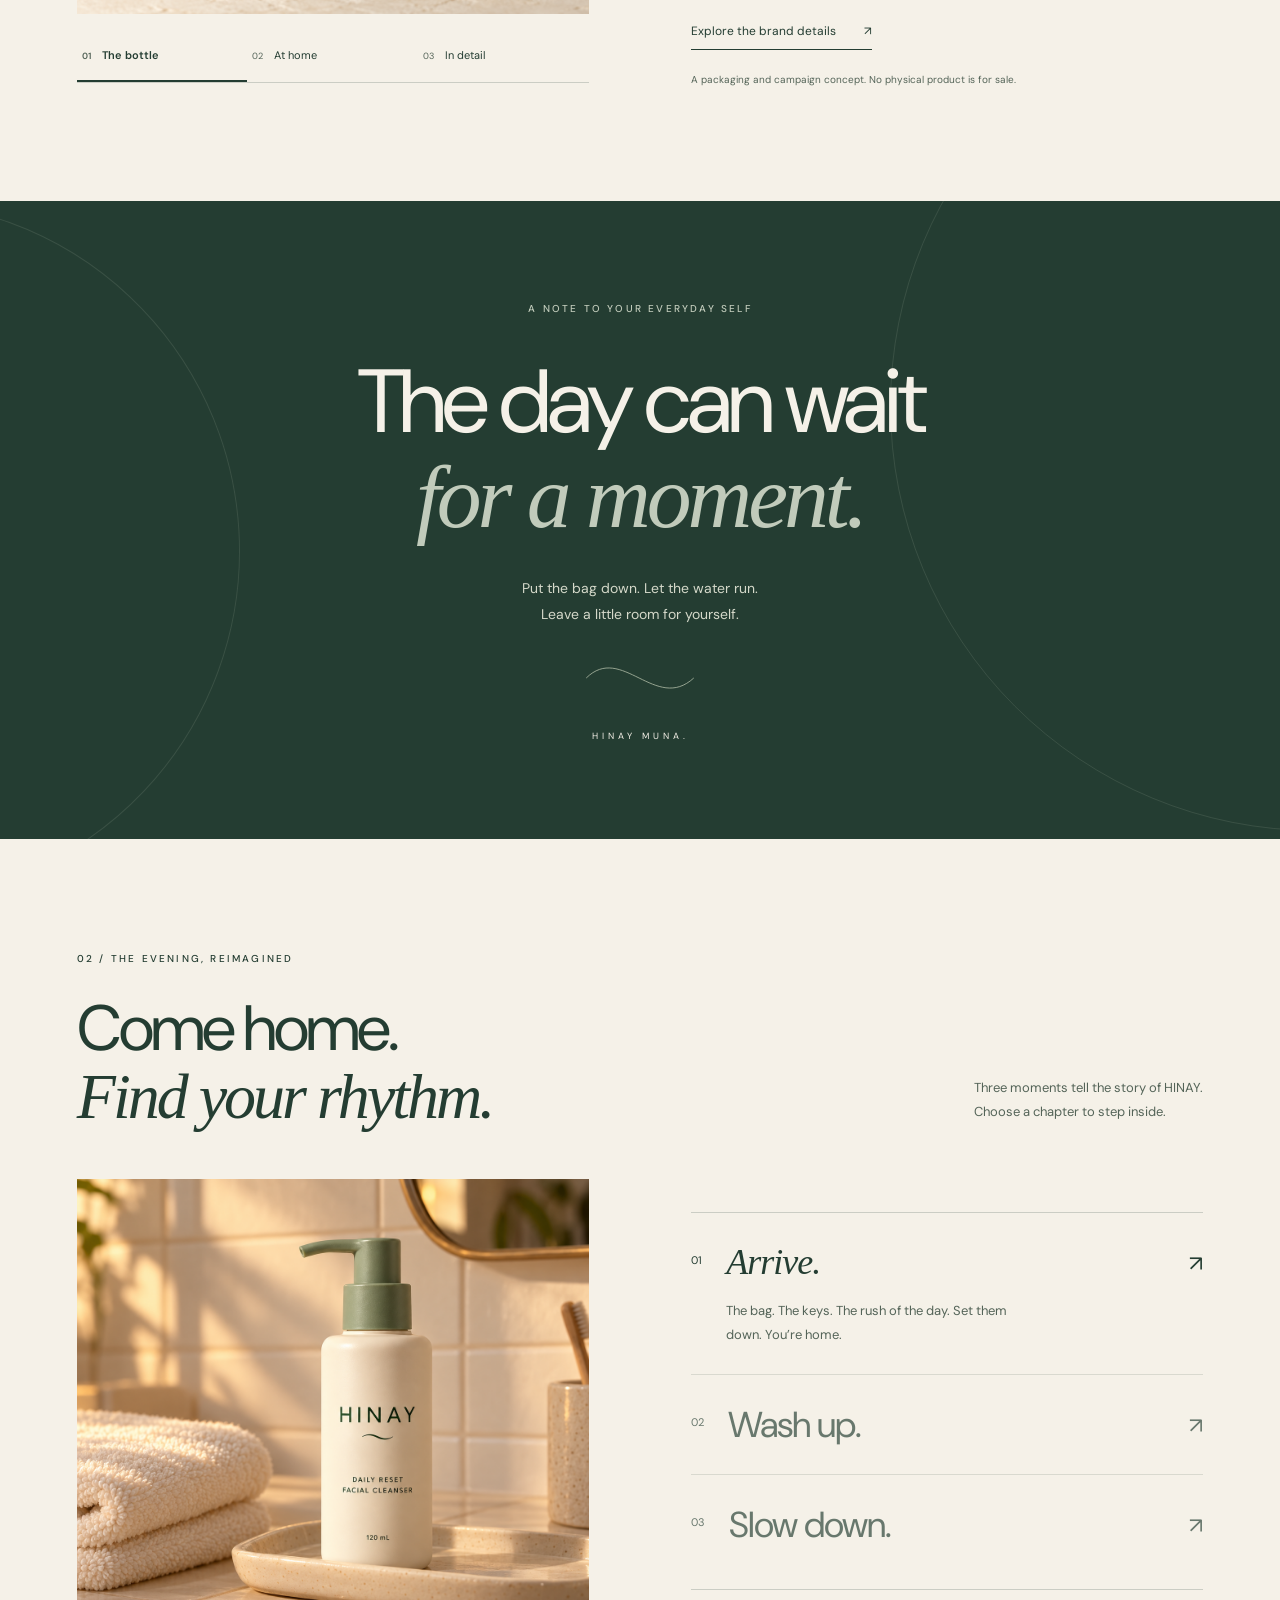
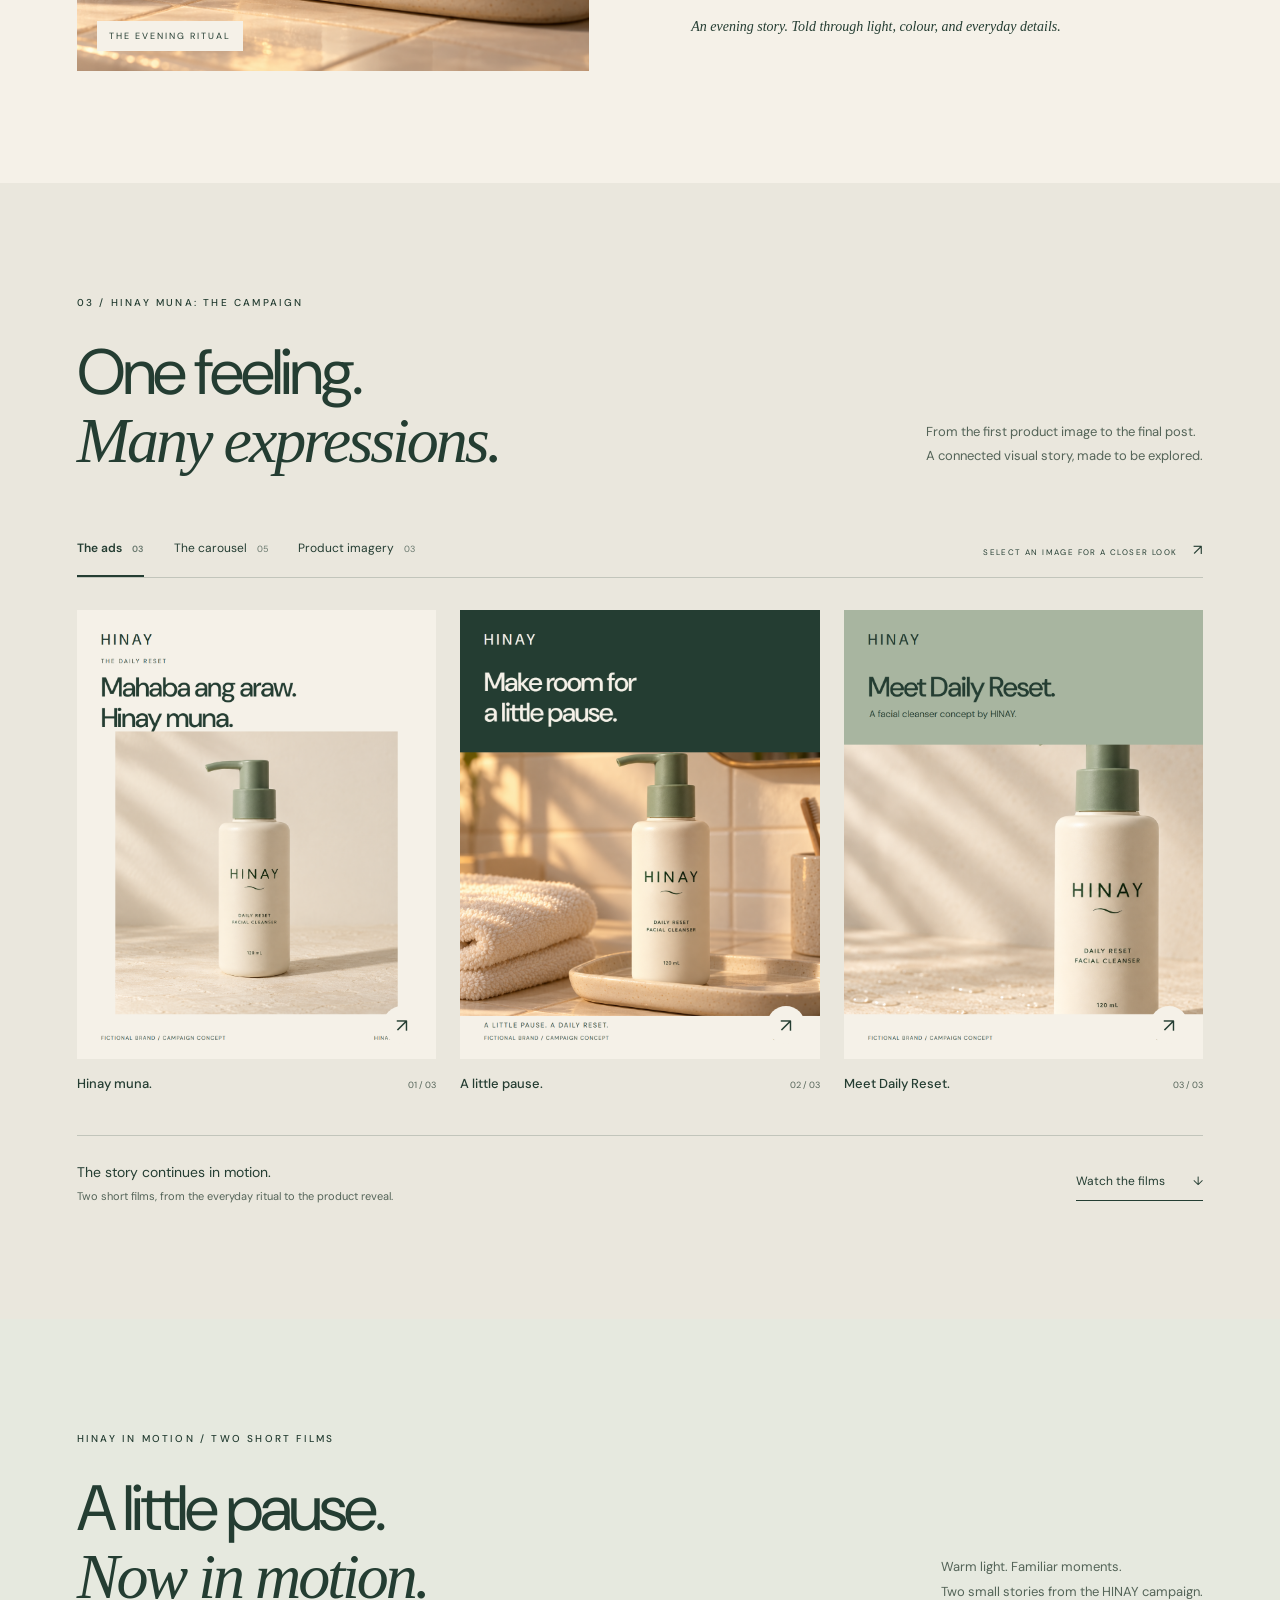
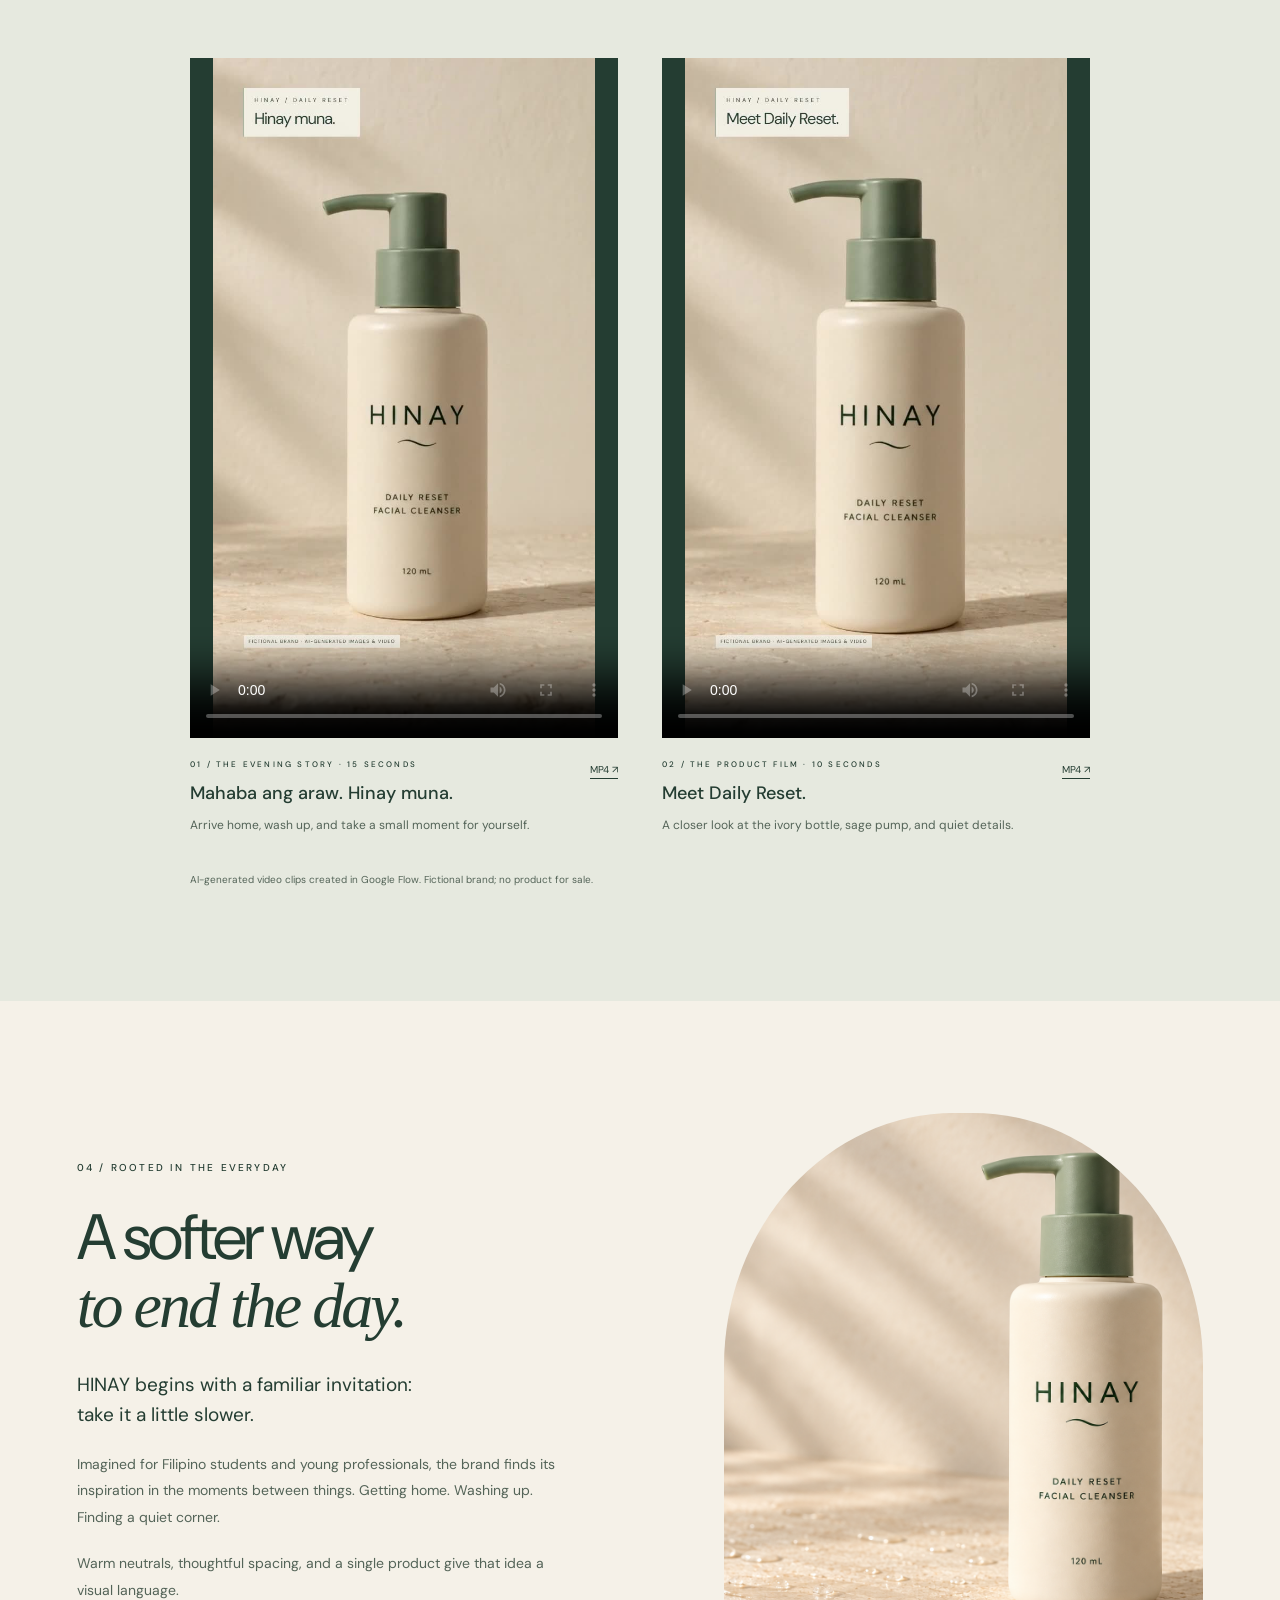
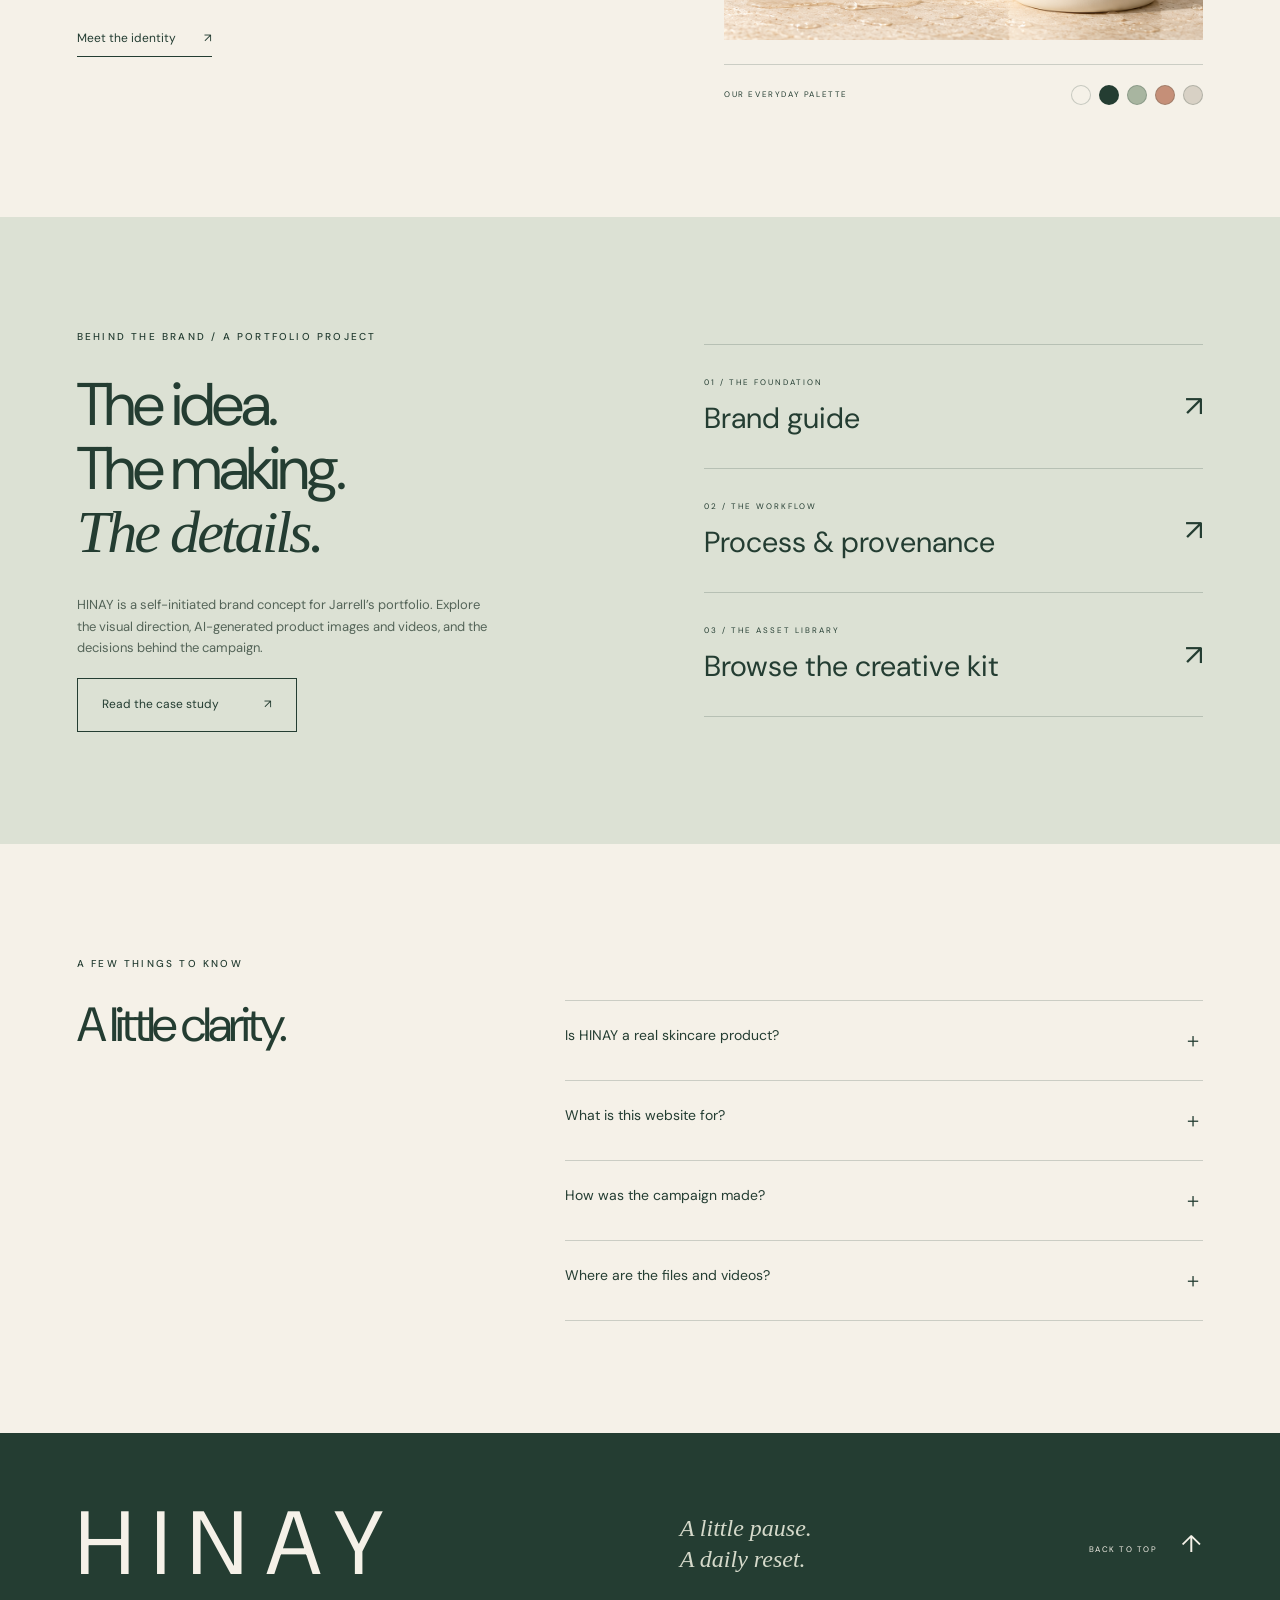
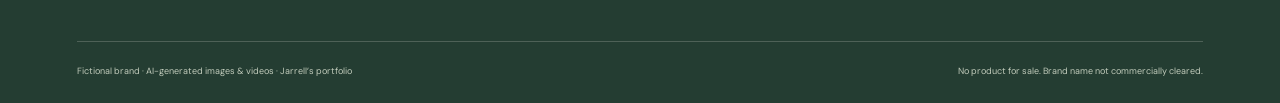
==== commit c3b4797f: "Simplify page titles and remove long dash punctuation" ====
--- a/projects/hinay/index.html
+++ b/projects/hinay/index.html
@@ -5,10 +5,10 @@
 <meta name="viewport" content="width=device-width,initial-scale=1">
 <meta name="description" content="HINAY: a fictional Filipino skincare brand and creative portfolio campaign. Explore Daily Reset, the visual identity, and the story behind Hinay Muna.">
 <meta name="theme-color" content="#F5F1E8">
-<title>HINAY — A little pause. A daily reset.</title>
+<title>HINAY</title>
 <link rel="canonical" href="https://jxrllrn.github.io/projects/hinay/">
 <meta property="og:type" content="website">
-<meta property="og:title" content="HINAY — A little pause. A daily reset.">
+<meta property="og:title" content="HINAY">
 <meta property="og:description" content="A fictional Filipino skincare brand, visual campaign, and two short films by Jarrell. Features AI-generated images and videos.">
 <meta property="og:url" content="https://jxrllrn.github.io/projects/hinay/">
 <meta property="og:image" content="https://jxrllrn.github.io/projects/hinay/portfolio/project-cover.png">
@@ -16,7 +16,7 @@
 <link rel="stylesheet" href="studio.css">
 <script src="studio.js" defer>
 </script>
-</head>
+<link rel="icon" type="image/svg+xml" href="brand/favicon.svg"></head>
 <body>
 <a class="skip-link" href="#main">Skip to content</a>
 <div class="announcement">
@@ -202,7 +202,7 @@
 <section id="campaign" class="campaign section-pad" aria-labelledby="campaign-title">
 <div class="section-heading reveal">
 <div>
-<p class="eyebrow">03 / HINAY MUNA — THE CAMPAIGN</p>
+<p class="eyebrow">03 / HINAY MUNA: THE CAMPAIGN</p>
 <h2 id="campaign-title">One feeling.<br>
 <em>Many expressions.</em>
 </h2>
